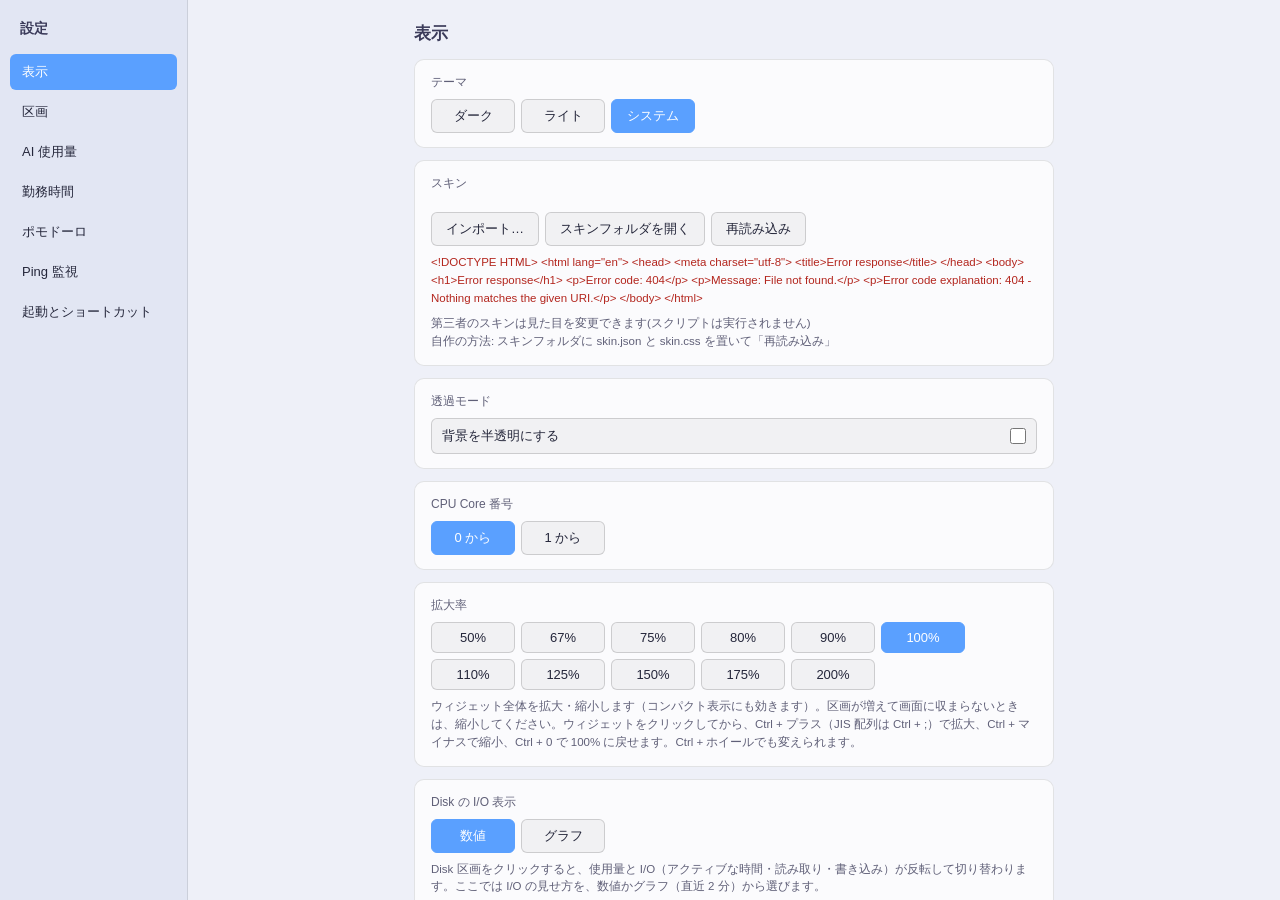
==== ui/settings.html @ 1bf96833 "Ping 監視機能を追加し、トレイメニューのログインと AI 通知のテストを外す (#52) - ping パッケージ: Win32 ICMP API (iphlpapi) で最大 5 件のホストへ並" ====
<!DOCTYPE html>
<html lang="ja">
<head>
    <meta charset="UTF-8">
    <meta name="viewport" content="width=device-width, initial-scale=1.0">
    <title>設定 - システムモニター</title>
    <style>
        :root {
            --bg: #101016;
            --nav-bg: #15151d;
            --card-bg: rgba(255,255,255,0.05);
            --card-border: rgba(255,255,255,0.10);
            --text-color: #f0f0f5;
            --muted-color: #a8a8b8;
            --title-color: #d8d8e8;
            --btn-bg: rgba(255,255,255,0.12);
            --btn-bg-hover: rgba(255,255,255,0.22);
            --btn-color: #bbb;
            --input-bg: rgba(255,255,255,0.05);
            --input-border: rgba(255,255,255,0.14);
            --accent: #5aa0ff;
            --warn-bg: rgba(255,190,60,0.14);
            --warn-fg: #ffd27a;
            --danger-fg: #ff9a9a;
            --ok-fg: #7fffaa;
        }
        body.theme-light {
            --bg: #eef0f8;
            --nav-bg: #e2e6f3;
            --card-bg: rgba(255,255,255,0.75);
            --card-border: rgba(0,0,0,0.10);
            --text-color: #24263a;
            --muted-color: #606078;
            --title-color: #3b3b5a;
            --btn-bg: rgba(0,0,0,0.08);
            --btn-bg-hover: rgba(0,0,0,0.16);
            --btn-color: #444;
            --input-bg: rgba(0,0,0,0.04);
            --input-border: rgba(0,0,0,0.15);
            --warn-bg: rgba(220,140,0,0.14);
            --warn-fg: #8a5a00;
            --danger-fg: #b3261e;
            --ok-fg: #0a7f48;
        }
        * { margin: 0; padding: 0; box-sizing: border-box; }
        html, body { width: 100%; height: 100%; overflow: hidden; }
        body { font-family: 'Segoe UI', 'Yu Gothic UI', sans-serif; background: var(--bg); color: var(--text-color); font-size: 13px; display: flex; }

        nav { width: 188px; flex: none; background: var(--nav-bg); padding: 18px 10px; display: flex; flex-direction: column; gap: 4px; border-right: 1px solid var(--card-border); }
        nav h1 { font-size: 14px; font-weight: 600; color: var(--title-color); padding: 2px 10px 12px; }
        .nav-item { text-align: left; padding: 9px 12px; border: 0; border-radius: 6px; background: none; color: var(--text-color); font: inherit; cursor: pointer; }
        .nav-item:hover { background: var(--btn-bg); }
        .nav-item.active { background: var(--accent); color: #fff; }

        main { flex: 1; min-width: 0; overflow-y: auto; padding: 22px 28px 40px; }
        .panel { display: none; max-width: 640px; margin: 0 auto; }
        .panel.active { display: block; }
        .panel > h2 { font-size: 17px; font-weight: 600; color: var(--title-color); margin-bottom: 14px; }

        .card { background: var(--card-bg); border: 1px solid var(--card-border); border-radius: 10px; padding: 14px 16px; margin-bottom: 12px; }
        .card > .label { display: block; font-size: 12px; color: var(--muted-color); margin-bottom: 8px; }
        .hint { font-size: 11.5px; color: var(--muted-color); margin-top: 8px; line-height: 1.55; }

        .opts { display: flex; gap: 6px; flex-wrap: wrap; }
        .opt { flex: 0 1 auto; min-width: 84px; text-align: center; padding: 7px 14px; font: inherit; background: var(--input-bg); border: 1px solid var(--input-border); border-radius: 6px; cursor: pointer; color: var(--text-color); transition: background .15s; }
        .opt:hover { background: var(--btn-bg-hover); }
        .opt.active { background: var(--accent); border-color: var(--accent); color: #fff; }
        .opt.disabled, .sub.disabled { opacity: .4; pointer-events: none; }

        .skin-list { display: grid; grid-template-columns: repeat(auto-fit, minmax(min(100%, 200px), 1fr)); gap: 8px; }
        .skin-entry { min-width: 0; }
        .skin-choice.opt { width: 100%; height: 100%; min-width: 0; text-align: left; padding: 10px; overflow-wrap: anywhere; }
        .skin-choice.opt.active { background: var(--btn-bg); color: var(--text-color); box-shadow: inset 0 0 0 1px var(--accent); }
        .skin-entry:has(.skin-action) .skin-choice { height: auto; min-height: 90px; }
        .skin-swatch { display: flex; height: 12px; overflow: hidden; border: 1px solid var(--input-border); border-radius: 3px; margin-bottom: 8px; }
        .skin-swatch span { flex: 1; background: var(--btn-bg); }
        .skin-name { display: block; font-weight: 600; }
        .skin-meta { display: block; font-size: 11px; color: var(--muted-color); margin-top: 4px; }
        .skin-badge { display: inline-block; margin-left: 6px; padding: 1px 5px; border: 1px solid var(--input-border); border-radius: 4px; font-size: 10px; font-weight: normal; color: var(--muted-color); }
        .skin-action { margin-top: 5px; width: 100%; }
        .skin-tools { margin-top: 12px; }
        #skinCard button:disabled { opacity: .5; cursor: wait; }
        #skinCard button:focus-visible { outline: 2px solid var(--accent); outline-offset: 2px; }
        #skinConfirm { flex-wrap: wrap; }
        #skinConfirmText { flex: 1 1 180px; overflow-wrap: anywhere; }
        #skinErrors { margin-top: 10px; overflow-wrap: anywhere; }
        #skinErrors ul { padding-left: 18px; margin-top: 5px; }
        #skinStatus { overflow-wrap: anywhere; }

        .toggle { display: flex; align-items: center; justify-content: space-between; gap: 12px; padding: 8px 10px; background: var(--input-bg); border: 1px solid var(--input-border); border-radius: 6px; cursor: pointer; }
        .toggle + .toggle { margin-top: 6px; }
        .toggle input { margin: 0; width: 16px; height: 16px; cursor: pointer; flex: none; }
        .toggle input.num { width: 84px; height: auto; margin: 0; cursor: text; }
        .toggle .sub-text { display: block; font-size: 11px; color: var(--muted-color); margin-top: 2px; }
        .toggle.disabled { opacity: .4; pointer-events: none; }

        .order-row { display: flex; align-items: center; gap: 6px; padding: 5px 6px 5px 10px; background: var(--input-bg); border: 1px solid var(--input-border); border-radius: 6px; }
        .order-row + .order-row { margin-top: 6px; }
        .order-row label { flex: 1; min-width: 0; display: flex; align-items: center; gap: 10px; cursor: pointer; }
        .order-row input { margin: 0; width: 16px; height: 16px; cursor: pointer; }
        .order-row button { width: 30px; height: 26px; border: 0; border-radius: 5px; background: var(--btn-bg); color: var(--btn-color); font-size: 11px; cursor: pointer; }
        .order-row button:hover { background: var(--btn-bg-hover); }
        .order-row button:disabled { opacity: .3; pointer-events: none; }

        .field { margin-top: 12px; }
        .field:first-child { margin-top: 0; }
        .field > .label { display: block; font-size: 12px; color: var(--muted-color); margin-bottom: 6px; }
        .num { width: 80px; background: var(--input-bg); border: 1px solid var(--input-border); border-radius: 5px; color: var(--text-color); font: inherit; padding: 4px 6px; text-align: right; }
        .nowrap { white-space: nowrap; }
        select.num { width: auto; text-align: left; }
        textarea.targets { width: 100%; min-height: 84px; margin-top: 6px; background: var(--input-bg); border: 1px solid var(--input-border); border-radius: 5px; color: var(--text-color); font: 12px Consolas, monospace; padding: 6px 8px; resize: vertical; user-select: text; }
        input[type=time].num { width: 104px; text-align: left; color-scheme: dark; }
        body.theme-light input[type=time].num { color-scheme: light; }
        .acct { display: flex; align-items: center; justify-content: space-between; gap: 8px; padding: 8px 10px; background: var(--input-bg); border: 1px solid var(--input-border); border-radius: 6px; }
        .acct + .acct { margin-top: 6px; }
        .quiet { border: 0; border-radius: 5px; background: var(--btn-bg); color: var(--text-color); font: inherit; padding: 5px 12px; cursor: pointer; }
        .quiet:hover { background: var(--btn-bg-hover); }

        .path { font-family: Consolas, 'Cascadia Mono', monospace; font-size: 11.5px; color: var(--muted-color); word-break: break-all; margin-top: 4px; }
        .note { margin-top: 8px; padding: 8px 10px; border-radius: 6px; font-size: 11.5px; line-height: 1.5; }
        .note.warn { background: var(--warn-bg); color: var(--warn-fg); display: flex; align-items: center; gap: 10px; justify-content: space-between; }
        .note.warn[hidden] { display: none; }
        .note.warn .quiet { flex: none; font-size: 11.5px; padding: 4px 10px; }
        .note.err { background: var(--warn-bg); color: var(--danger-fg); }
        .state-on { color: var(--ok-fg); }
        .ping-target-list { display: flex; flex-direction: column; gap: 8px; margin-top: 4px; }
        .ping-target-item { display: flex; align-items: center; gap: 8px; flex-wrap: wrap; padding: 8px 10px; background: var(--input-bg); border: 1px solid var(--input-border); border-radius: 6px; }
        .ping-target-item input.host { flex: 1 1 160px; min-width: 130px; font-family: Consolas, monospace; font-size: 12px; }
        .ping-target-item .thresh-group { display: flex; align-items: center; gap: 4px; font-size: 11.5px; color: var(--muted-color); }
        .ping-target-item input.num { width: 55px; }
        .ping-target-item button.del-btn { padding: 4px 8px; font-size: 12px; background: none; border: 1px solid var(--input-border); border-radius: 4px; color: var(--danger-fg); cursor: pointer; }
        .ping-target-item button.del-btn:hover { background: var(--btn-bg-hover); }
    </style>
</head>
<body>
    <nav>
        <h1>設定</h1>
        <button class="nav-item active" data-panel="display">表示</button>
        <button class="nav-item" data-panel="sections">区画</button>
        <button class="nav-item" data-panel="ai">AI 使用量</button>
        <button class="nav-item" data-panel="work">勤務時間</button>
        <button class="nav-item" data-panel="pomodoro">ポモドーロ</button>
        <button class="nav-item" data-panel="ping">Ping 監視</button>
        <button class="nav-item" data-panel="system">起動とショートカット</button>
    </nav>
    <main>
        <section class="panel active" id="panel-display">
            <h2>表示</h2>
            <div class="card">
                <span class="label">テーマ</span>
                <div class="opts" data-group="theme">
                    <button class="opt" data-value="dark">ダーク</button>
                    <button class="opt" data-value="light">ライト</button>
                    <button class="opt" data-value="system">システム</button>
                </div>
            </div>
            <div class="card" id="skinCard">
                <span class="label" id="skinLabel">スキン</span>
                <div class="skin-list" id="skinList" role="group" aria-labelledby="skinLabel"></div>
                <div class="opts skin-tools">
                    <button class="opt" type="button" id="skinImport">インポート…</button>
                    <button class="opt" type="button" id="skinOpenDir">スキンフォルダを開く</button>
                    <button class="opt" type="button" id="skinReload">再読み込み</button>
                </div>
                <input type="file" id="skinFile" accept=".zip" hidden>
                <div class="note warn" id="skinConfirm" role="group" aria-labelledby="skinConfirmText" hidden>
                    <span id="skinConfirmText"></span>
                    <button class="quiet" type="button" id="skinConfirmOK"></button>
                    <button class="quiet" type="button" id="skinConfirmCancel">キャンセル</button>
                </div>
                <p class="hint" id="skinStatus" role="status" aria-live="polite">スキンを読み込んでいます…</p>
                <div class="note err" id="skinErrors" hidden>
                    <strong>読み込めなかったスキン</strong>
                    <ul id="skinErrorList"></ul>
                </div>
                <p class="hint">第三者のスキンは見た目を変更できます(スクリプトは実行されません)<br>自作の方法: スキンフォルダに skin.json と skin.css を置いて「再読み込み」</p>
            </div>
            <div class="card">
                <span class="label">透過モード</span>
                <label class="toggle"><span>背景を半透明にする</span><input type="checkbox" id="optTransparent"></label>
            </div>
            <div class="card">
                <span class="label">CPU Core 番号</span>
                <div class="opts" data-group="coreBase">
                    <button class="opt" data-value="0">0 から</button>
                    <button class="opt" data-value="1">1 から</button>
                </div>
            </div>
            <div class="card">
                <span class="label">拡大率</span>
                <div class="opts" data-group="zoom">
                    <button class="opt" data-value="50">50%</button>
                    <button class="opt" data-value="67">67%</button>
                    <button class="opt" data-value="75">75%</button>
                    <button class="opt" data-value="80">80%</button>
                    <button class="opt" data-value="90">90%</button>
                    <button class="opt" data-value="100">100%</button>
                    <button class="opt" data-value="110">110%</button>
                    <button class="opt" data-value="125">125%</button>
                    <button class="opt" data-value="150">150%</button>
                    <button class="opt" data-value="175">175%</button>
                    <button class="opt" data-value="200">200%</button>
                </div>
                <p class="hint">ウィジェット全体を拡大・縮小します（コンパクト表示にも効きます）。区画が増えて画面に収まらないときは、縮小してください。ウィジェットをクリックしてから、Ctrl + プラス（JIS 配列は Ctrl + ;）で拡大、Ctrl + マイナスで縮小、Ctrl + 0 で 100% に戻せます。Ctrl + ホイールでも変えられます。</p>
            </div>
            <div class="card">
                <span class="label">Disk の I/O 表示</span>
                <div class="opts" data-group="diskIoView">
                    <button class="opt" data-value="number">数値</button>
                    <button class="opt" data-value="graph">グラフ</button>
                </div>
                <p class="hint">Disk 区画をクリックすると、使用量と I/O（アクティブな時間・読み取り・書き込み）が反転して切り替わります。ここでは I/O の見せ方を、数値かグラフ（直近 2 分）から選びます。</p>
            </div>
            <div class="card">
                <span class="label">タスクバー (最小化時)</span>
                <div class="opts" data-group="trayDisplay">
                    <button class="opt" data-value="icon">アイコンのみ</button>
                    <button class="opt" data-value="cpu">CPU 使用率</button>
                    <button class="opt" data-value="usage" id="optTrayUsage" title="AI 使用量を ON にすると選べます">AI 使用量</button>
                </div>
                <p class="hint">「AI 使用量」は、AI 使用量を ON にしたときだけ選べます。</p>
            </div>
        </section>

        <section class="panel" id="panel-sections">
            <h2>区画</h2>
            <div class="card">
                <span class="label">区画の表示と順序</span>
                <div id="orderList"></div>
                <p class="hint">チェックで表示、▲▼ で並べ替えます。非表示の区画も順番は保たれます。Disk は固定ドライブの使用量と I/O を表示し、OFF にすると収集も止まります。GPU / NPU は搭載している PC でだけ表示され、両方を OFF にすると収集も止まります。AI 使用量は ON にすると取得を始めます。勤務時間とポモドーロは AI 使用量とは別の区画で、既定は非表示です（勤務時間は OFF にしても計測は止まらず、状態は保たれます。詳しい設定は「勤務時間」「ポモドーロ」のタブにあります）。</p>
            </div>
            <div class="card">
                <span class="label">電源モードの切替</span>
                <label class="toggle"><span>CPU 区画のスライダーで切り替える</span><input type="checkbox" id="optPowerMode"></label>
                <p class="hint">ON にすると、CPU 区画に電源モードのスライダーが出て、Windows の電源モードを切り替えられます。OFF（既定）のときは、電源モードの読み取りも切り替えも行わず、Windows の設定・制御のままです。スライダーは非表示です。クロックのバーとトレイの帯の色は、この設定にかかわらず、ベースクロックとの差で決まります（-10% 〜 +20%: 青、-11% 以下: 緑、+21% 以上: オレンジ）。</p>
            </div>
        </section>

        <section class="panel" id="panel-ai">
            <h2>AI 使用量（Claude / Codex）</h2>
            <div class="card">
                <label class="toggle"><span>AI 使用量を表示して取得する<span class="sub-text">初回はログインが必要です。OFF の間は、取得も認証用のブラウザも動かしません。</span></span><input type="checkbox" id="optAIEnabled"></label>
            </div>
            <div class="sub" id="aiSub">
                <div class="card">
                    <span class="label">取得するサービス</span>
                    <label class="toggle"><span>Claude</span><input type="checkbox" id="optAIClaude"></label>
                    <label class="toggle"><span>Codex</span><input type="checkbox" id="optAICodex"></label>
                </div>
                <div class="card">
                    <div class="field">
                        <span class="label">5 時間枠のリセット表示</span>
                        <div class="opts" id="aiResetFmt">
                            <button class="opt" data-value="datetime">日時</button>
                            <button class="opt" data-value="relative">残り時間</button>
                        </div>
                    </div>
                    <div class="field">
                        <span class="label" title="区画を折りたたんだときと、コンパクト表示のときの Claude / Codex の見せ方">折りたたみ / コンパクト時の表示</span>
                        <div class="opts" id="aiCompactDisp">
                            <button class="opt" data-value="both" title="Claude と Codex を 2 行で並べて表示">並べて表示</button>
                            <button class="opt" data-value="rotate" title="1 行ずつ、設定した間隔で自動的に反転して交互に表示">自動で反転</button>
                            <button class="opt" data-value="click" title="1 行ずつ表示し、クリックで反転して入れ替え">クリックで反転</button>
                        </div>
                    </div>
                    <div class="field">
                        <label class="toggle" id="aiRotateRow"><span>反転の間隔 (秒)<span class="sub-text">「自動で反転」のときの間隔です（2〜60 秒）。</span></span><input class="num" type="number" min="2" max="60" step="1" id="optAIRotate"></label>
                    </div>
                    <div class="field">
                        <span class="label" title="トレイアイコンの背景色（緑 / 琥珀 / 赤）を決める、7 日枠のペース基準">7 日枠のトレイ配色ペース</span>
                        <div class="opts" id="aiSplitDays">
                            <button class="opt" data-value="7" title="7 日按分（N/7 日で警告色）">7 日按分</button>
                            <button class="opt" data-value="5" title="5 日按分（N/5 日で警告色）">5 日按分</button>
                            <button class="opt" data-value="0" title="按分しない（固定 60% / 80%）">按分なし</button>
                        </div>
                    </div>
                    <div class="field">
                        <span class="label">トレイに出すサービス</span>
                        <div class="opts" id="aiTrayProv">
                            <button class="opt" data-value="claude">Claude</button>
                            <button class="opt" data-value="codex">Codex</button>
                        </div>
                        <p class="hint">Claude と Codex の両方を取得しているときだけ選べます。</p>
                    </div>
                </div>
                <div class="card">
                    <span class="label">取得間隔と通知</span>
                    <label class="toggle"><span>使用量の取得間隔 (秒)</span><input class="num" type="number" min="60" max="3600" step="60" id="optAIUsagePoll"></label>
                    <label class="toggle"><span>障害監視の間隔 (秒)</span><input class="num" type="number" min="60" max="3600" step="60" id="optAIStatusPoll"></label>
                    <label class="toggle"><span>使用量しきい値の通知</span><input type="checkbox" id="optAINotifyUsage"></label>
                    <label class="toggle"><span>追加利用枠の通知</span><input type="checkbox" id="optAINotifyOverage"></label>
                    <label class="toggle"><span>障害の通知</span><input type="checkbox" id="optAINotifyStatus"></label>
                </div>
                <div class="card" id="aiAcctCard">
                    <span class="label">アカウント</span>
                    <div class="acct" id="aiAcctClaude"><span>Claude</span><button class="quiet" data-ai-logout="claude">ログアウト</button></div>
                    <div class="acct" id="aiAcctCodex"><span>Codex</span><button class="quiet" data-ai-logout="codex">ログアウト</button></div>
                    <p class="hint">ログアウトすると、認証データを消して未ログインに戻ります。再びログインするには、ウィジェットの AI 使用量の区画から行います。</p>
                </div>
            </div>
        </section>

        <section class="panel" id="panel-work">
            <h2>勤務時間タイマー</h2>
            <div class="card">
                <label class="toggle"><span>勤務時間を表示する<span class="sub-text">AI 使用量とは別の区画です。OFF にしても計測は止まらず、状態は保たれます。「区画」の一覧のチェックと同じ設定です。</span></span><input type="checkbox" id="optWorkVisible"></label>
            </div>
            <div class="card" id="workCard">
                <span class="label">表示と計算</span>
                <label class="toggle"><span>15 分切り下げの時間も表示する<span class="sub-text">OFF にすると、実勤務時間だけを表示します（例 7:52）。</span></span><input type="checkbox" id="optWorkFloor"></label>
                <label class="toggle"><span>勤務開始の補正（打刻から押すまでの遅れ）<span class="sub-text">「勤務開始」を押した時刻から、この分数を引いた時刻を開始時刻にします。0 で押した時刻から数えます。</span></span><span class="nowrap"><input class="num" type="number" min="0" max="60" step="1" id="optWorkLag"> 分</span></label>
                <label class="toggle"><span>勤務時間<span class="sub-text">実勤務時間がこの時間に達すると黄色で表示します。</span></span><input class="num" type="time" id="optWorkTarget"></label>
                <label class="toggle"><span>昼休み（この間は計測を止める）<span class="sub-text">昼休み中は、数値を灰色で表示します。</span></span><span id="workLunchPair"><input class="num" type="time" id="optWorkLunchStart"> 〜 <input class="num" type="time" id="optWorkLunchEnd"></span></label>
                <label class="toggle"><span>赤く表示する時刻<span class="sub-text">勤務開始日のこの時刻以降は、赤で表示します（黄色より優先）。</span></span><input class="num" type="time" id="optWorkRed"></label>
                <div class="note err" id="workErr" role="alert" hidden></div>
            </div>
        </section>

        <section class="panel" id="panel-pomodoro">
            <h2>ポモドーロタイマー</h2>
            <div class="card">
                <label class="toggle"><span>ポモドーロを表示する<span class="sub-text">勤務時間とは独立した区画です（連動しません）。「区画」の一覧のチェックと同じ設定です。非表示にすると、集中モードで隠したものは戻ります。</span></span><input type="checkbox" id="optPomoVisible"></label>
            </div>
            <div class="card" id="pomoCard">
                <span class="label">時間と回数</span>
                <label class="toggle"><span>集中</span><span class="nowrap"><input class="num" type="number" min="1" max="180" step="1" id="optPomoFocus"> 分</span></label>
                <label class="toggle"><span>休憩</span><span class="nowrap"><input class="num" type="number" min="1" max="60" step="1" id="optPomoShort"> 分</span></label>
                <label class="toggle"><span>長い休憩</span><span class="nowrap"><input class="num" type="number" min="1" max="120" step="1" id="optPomoLong"> 分</span></label>
                <label class="toggle"><span>長い休憩の間隔<span class="sub-text">集中をこの回数終えるごとに、長い休憩にします。</span></span><span class="nowrap"><input class="num" type="number" min="2" max="10" step="1" id="optPomoEvery"> 回</span></label>
                <label class="toggle"><span>次の区間を自動で始める<span class="sub-text">OFF にすると、区間が終わったところで止まり、「再開」を押すまで待ちます。</span></span><input type="checkbox" id="optPomoAuto"></label>
                <div class="note err" id="pomoErr" role="alert" hidden></div>
            </div>
            <div class="card">
                <span class="label">集中モード</span>
                <label class="toggle"><span>集中の間、Teams / Outlook を隠して通知を止める<span class="sub-text">集中の間だけ働きます。休憩・一時停止・停止・リセット、ウィジェットの終了、ログオフで元に戻ります。</span></span><input type="checkbox" id="optPomoFocusMode"></label>
                <label class="toggle"><span>隠し方<span class="sub-text">「隠す」はタスクバーにも出ません。「最小化」はタスクバーに残ります。</span></span><select class="num" id="optPomoHide"><option value="hide">隠す</option><option value="minimize">最小化</option></select></label>
                <span class="label" style="margin-top:10px">対象のアプリ（プロセス名。1 行に 1 つ）</span>
                <textarea class="targets" id="optPomoTargets" spellcheck="false" placeholder="ms-teams.exe"></textarea>
                <p class="hint">既定は Teams（新: ms-teams.exe / 旧: Teams.exe）と Outlook（新: olk.exe / 旧: OUTLOOK.EXE）です。ほかのアプリ（例: Slack.exe）も足せます。管理者権限で動いているアプリは操作できません（無視します）。</p>
                <p class="hint">通知は、Windows の「通知」の、アプリごとのスイッチ（HKCU の Notifications\Settings）を、集中の間だけ OFF にして、終わると元の値に戻します。<b>この方法が、お使いの Windows / Teams / Outlook で効くかは、実機での確認が必要です</b>（効かない場合は、ウィンドウを隠すだけになります）。着信の呼び出し音は止められません（Teams / Outlook 側の設定で調整してください）。</p>
                <p class="hint">集中中に隠れたものが見つからないときは、ウィジェットのポモドーロの「一時的に表示」か、トレイのアイコンの右クリックの「Teams / Outlook の表示を戻す」を使います。</p>
            </div>
        </section>

        <section class="panel" id="panel-ping">
            <h2>Ping 監視</h2>
            <div class="card">
                <label class="toggle"><span>Ping 監視を表示する<span class="sub-text">「区画」の一覧のチェックと同じ設定です。OFF の間は、Ping の定期送信も完全に停止します。</span></span><input type="checkbox" id="optPingVisible"></label>
            </div>
            <div class="card" id="pingCard">
                <span class="label">監視先ホスト（最大 5 件）</span>
                <div id="pingTargetList" class="ping-target-list"></div>
                <div style="margin-top: 10px; display: flex; align-items: center; gap: 8px;">
                    <button class="opt" type="button" id="btnAddPingTarget">＋ 監視先を追加</button>
                    <button class="opt" type="button" id="btnSavePingTargets" style="background: var(--accent); border-color: var(--accent); color: #fff;">保存</button>
                    <span id="pingSaveMsg" style="font-size: 11.5px; color: var(--ok-fg); display: none;">✓ 保存しました</span>
                </div>
                <p class="hint">監視先には FQDN（例: google.com）または IP アドレス（例: 8.8.8.8、192.168.1.1）を指定します。パケロス閾値または RTT 閾値を超えた場合に、ウィジェット上で赤文字表示になり、ポップアップ通知が出ます。</p>
            </div>
            <div class="card">
                <span class="label">通知と動作設定</span>
                <label class="toggle"><span>閾値超過時にポップアップ通知を出す<span class="sub-text">同一ホストの連続通知は 5 分間抑止（クールダウン）します。</span></span><input type="checkbox" id="optPingNotify"></label>
                <label class="toggle"><span>測定間隔<span class="sub-text">短くすると即時性が上がりますが、通信頻度が増えます。</span></span><span class="nowrap"><input class="num" type="number" min="1" max="60" step="1" id="optPingInterval"> 秒</span></label>
            </div>
        </section>

        <section class="panel" id="panel-system">
            <h2>起動とショートカット</h2>
            <div class="card">
                <span class="label">スタートメニュー</span>
                <label class="toggle"><span>スタートメニューにショートカットを登録する<span class="sub-text" id="scStartMenuState"></span></span><input type="checkbox" id="optScStartMenu"></label>
                <div class="note warn" id="scStartMenuWarn" hidden><span class="warn-text"></span><button class="quiet" type="button" data-sc-update="startmenu">今のアプリに更新</button></div>
            </div>
            <div class="card">
                <span class="label">スタートアップ</span>
                <label class="toggle"><span>Windows の起動時に自動で起動する<span class="sub-text" id="scStartupState"></span></span><input type="checkbox" id="optScStartup"></label>
                <div class="note warn" id="scStartupWarn" hidden><span class="warn-text"></span><button class="quiet" type="button" data-sc-update="startup">今のアプリに更新</button></div>
            </div>
            <div class="card">
                <span class="label">登録されるリンク先（今動いているアプリ）</span>
                <div class="path" id="scExe">---</div>
                <p class="hint">チェックを入れるとショートカット（system-widget.lnk）を保存し、外すと削除します。リンク先が今動いているアプリと違うときは警告を出します（自動では書き換えません）。チェックを入れ直すと、リンク先が今のアプリに更新されます。</p>
                <div class="note err" id="scError" hidden></div>
            </div>
        </section>
    </main>

    <script nonce="__WIDGET_TOKEN__">
        const WIDGET_TOKEN = '__WIDGET_TOKEN__';
        function apiFetch(url, opts){
            opts = opts || {};
            opts.headers = Object.assign({}, opts.headers, { 'X-Widget-Token': WIDGET_TOKEN });
            return fetch(url, opts);
        }
        const $ = function(id){ return document.getElementById(id); };

        const settings = { theme: 'system', skin: 'default', transparent: false, powerMode: false, coreBase: 0, trayDisplay: 'icon', diskIoView: 'number', zoom: 100,
            hidden: {}, order: ['cpu', 'memory', 'disk', 'gpu', 'npu', 'network', 'ai', 'work', 'pomodoro', 'ping'], workTimer: null, pomodoro: null, ping: null };
        const ai = { settings: null, usage: null };
        let shortcuts = null;
        const sectionLabels = { cpu: 'CPU', memory: 'メモリ', disk: 'Disk', gpu: 'GPU', npu: 'NPU', network: 'Wi-Fi / Ethernet', ai: 'AI 使用量', work: '勤務時間', pomodoro: 'ポモドーロ', ping: 'Ping 監視' };

        // こちらで設定を変える操作の最初に呼ぶ。読み込み中の古い結果を捨てるための版番号（reloadAll）。
        let rev = 0;
        function touch(){ rev++; }

        // 設定を変えたら、ウィジェット本体へ知らせて反映させる（まとめて 1 回）
        let notifyTimer = 0;
        function changed(){
            clearTimeout(notifyTimer);
            notifyTimer = setTimeout(function(){ apiFetch('/api/settingschanged').catch(function(){}); }, 30);
        }

        // ---------- テーマ ----------
        const systemThemeMql = window.matchMedia('(prefers-color-scheme: light)');
        function applyTheme(){
            let effective = settings.theme;
            if (effective === 'system') effective = systemThemeMql.matches ? 'light' : 'dark';
            document.body.classList.toggle('theme-light', effective === 'light');
        }
        systemThemeMql.addEventListener('change', function(){ if (settings.theme === 'system') applyTheme(); });

        // ---------- 画面の状態を設定に合わせる ----------
        function render(){
            applyTheme();
            document.querySelectorAll('.opts[data-group]').forEach(function(group){
                const key = group.dataset.group;
                group.querySelectorAll('.opt').forEach(function(b){ b.classList.toggle('active', String(settings[key]) === b.dataset.value); });
            });
            $('optTransparent').checked = !!settings.transparent;
            $('optPowerMode').checked = !!settings.powerMode;
            renderOrderList();
            renderWork();
            renderPomo();
            renderPing();
            renderAI();
            renderShortcuts();
            renderSkinState();
        }

        // ---------- スキン（設定ウィンドウ自体には適用しない） ----------
        let skinBusy = false;
        let skinLoadRev = 0;
        let skinConfirmation = null;
        function skinStatus(message, error){
            $('skinStatus').textContent = message;
            $('skinStatus').style.color = error ? 'var(--danger-fg)' : '';
        }
        function renderSkinState(){
            $('skinCard').setAttribute('aria-busy', String(skinBusy));
            $('skinCard').querySelectorAll('button').forEach(function(b){ b.disabled = skinBusy; });
            $('skinList').querySelectorAll('.skin-choice').forEach(function(b){
                const active = b.dataset.skin === settings.skin;
                b.classList.toggle('active', active);
                b.setAttribute('aria-pressed', String(active));
            });
        }
        async function fetchSkinCatalog(){
            try {
                const r = await apiFetch('/api/skins');
                if (!r.ok) throw new Error((await r.text()).trim() || 'スキン一覧を取得できません');
                return { data: await r.json() };
            } catch (e) { return { error: e.message || 'スキン一覧を取得できません' }; }
        }
        function applySkinCatalog(result){
            if (result.error) { skinStatus(result.error, true); return false; }
            const data = result.data;
            settings.skin = data.active || 'default';
            const list = $('skinList');
            list.textContent = '';
            (data.skins || []).forEach(function(skin){
                const entry = document.createElement('div');
                entry.className = 'skin-entry';
                const b = document.createElement('button');
                b.type = 'button'; b.className = 'opt skin-choice'; b.dataset.skin = skin.id;
                b.title = skin.description || skin.name;
                const swatch = document.createElement('span');
                swatch.className = 'skin-swatch'; swatch.setAttribute('aria-hidden', 'true');
                for (let i = 0; i < 3; i++) {
                    const color = document.createElement('span');
                    const value = (skin.swatch || [])[i];
                    if (/^#[0-9a-f]{6}$/i.test(value || '')) color.style.backgroundColor = value;
                    swatch.appendChild(color);
                }
                b.appendChild(swatch);
                const name = document.createElement('span');
                name.className = 'skin-name'; name.textContent = skin.name;
                if (skin.builtin) {
                    const badge = document.createElement('span');
                    badge.className = 'skin-badge'; badge.textContent = '組み込み'; name.appendChild(badge);
                }
                b.appendChild(name);
                const meta = document.createElement('span');
                meta.className = 'skin-meta';
                meta.textContent = [skin.author, skin.version].filter(Boolean).join(' / ') || '作者・バージョン未設定';
                b.appendChild(meta);
                b.addEventListener('click', function(){
                    runSkinAction(async function(){
                        await skinPost('/api/setoption?key=skin&value=' + encodeURIComponent(skin.id));
                        settings.skin = skin.id; renderSkinState(); changed();
                        skinStatus('選択しました: ' + skin.name);
                    });
                });
                entry.appendChild(b);
                if (skin.id !== 'default') {
                    const action = document.createElement('button');
                    action.type = 'button'; action.className = 'quiet skin-action';
                    action.textContent = skin.builtin ? 'コピーして編集' : '削除';
                    action.setAttribute('aria-label', skin.name + 'を' + action.textContent);
                    action.addEventListener('click', function(){
                        if (skin.builtin) copySkin(skin);
                        else confirmSkin('「' + skin.name + '」を削除しますか？ 選択中ならデフォルトに戻ります。', '削除', function(){
                            runSkinAction(async function(){
                                await skinPost('/api/skins/delete?id=' + encodeURIComponent(skin.id));
                                changed();
                                if (await loadSkins()) skinStatus('削除しました: ' + skin.name);
                            });
                        }, action);
                    });
                    entry.appendChild(action);
                }
                list.appendChild(entry);
            });
            const errors = $('skinErrorList');
            errors.textContent = '';
            (data.errors || []).forEach(function(error){
                const li = document.createElement('li');
                li.textContent = error.folder + ': ' + error.message;
                errors.appendChild(li);
            });
            $('skinErrors').hidden = !errors.children.length;
            skinStatus(''); renderSkinState();
            return true;
        }
        async function loadSkins(){
            const generation = ++skinLoadRev;
            const result = await fetchSkinCatalog();
            if (generation !== skinLoadRev) return false;
            return applySkinCatalog(result);
        }
        async function skinPost(url, body, allowConflict){
            const r = await apiFetch(url, { method: 'POST', body: body,
                headers: body ? { 'Content-Type': 'application/zip' } : {} });
            if (!r.ok && !(allowConflict && r.status === 409)) throw new Error((await r.text()).trim() || 'スキンの操作に失敗しました');
            return r;
        }
        async function runSkinAction(action){
            if (skinBusy) return;
            closeSkinConfirmation(false);
            touch(); ++skinLoadRev;
            skinBusy = true; renderSkinState();
            try { await action(); }
            catch (e) { skinStatus(e.message || 'スキンの操作に失敗しました', true); }
            finally {
                skinBusy = false; renderSkinState();
                if (skinConfirmation) $('skinConfirmCancel').focus();
            }
        }
        function closeSkinConfirmation(restoreFocus){
            const pending = skinConfirmation;
            skinConfirmation = null;
            $('skinConfirm').hidden = true;
            if (restoreFocus && pending && pending.opener && pending.opener.isConnected) pending.opener.focus();
            return pending;
        }
        function confirmSkin(message, label, action, opener){
            skinConfirmation = { action: action, opener: opener };
            $('skinConfirmText').textContent = message;
            $('skinConfirmOK').textContent = label;
            $('skinConfirm').hidden = false;
            $('skinConfirmCancel').focus();
        }
        $('skinConfirmOK').addEventListener('click', function(){
            const pending = closeSkinConfirmation(true);
            if (pending) pending.action();
        });
        $('skinConfirmCancel').addEventListener('click', function(){ closeSkinConfirmation(true); });
        async function importSkin(file, overwrite){
            await runSkinAction(async function(){
                const r = await skinPost('/api/skins/import' + (overwrite ? '?overwrite=1' : ''), file, true);
                if (r.status === 409) {
                    if (overwrite) throw new Error((await r.text()).trim() || 'スキンを上書きできません');
                    confirmSkin('同じ ID のスキンが既にあります。上書きしますか？', '上書き', function(){ importSkin(file, true); }, $('skinImport'));
                    return;
                }
                const result = await r.json();
                changed();
                if (await loadSkins()) skinStatus('インポートしました: ' + result.name);
            });
        }
        function copySkin(skin){
            runSkinAction(async function(){
                const r = await skinPost('/api/skins/copy?id=' + encodeURIComponent(skin.id), null, true);
                if (r.status === 409) { skinStatus('既にコピーがあります', true); return; }
                const result = await r.json();
                if (await loadSkins()) skinStatus('コピーしました: ' + result.name + '。スキンフォルダを開いて編集できます。');
            });
        }
        $('skinImport').addEventListener('click', function(){ closeSkinConfirmation(false); $('skinFile').click(); });
        $('skinFile').addEventListener('change', function(){
            const file = this.files[0]; this.value = '';
            if (file) importSkin(file, false);
        });
        $('skinOpenDir').addEventListener('click', function(){
            runSkinAction(async function(){ await skinPost('/api/skins/opendir'); skinStatus('スキンフォルダを開きました'); });
        });
        $('skinReload').addEventListener('click', function(){
            closeSkinConfirmation(false);
            runSkinAction(async function(){
                if (await loadSkins()) { changed(); skinStatus('スキンを再読み込みしました'); }
            });
        });

        function renderOrderList(){
            const box = $('orderList');
            box.textContent = '';
            settings.order.forEach(function(n, i){
                const row = document.createElement('div');
                row.className = 'order-row';
                const lab = document.createElement('label');
                const cb = document.createElement('input');
                cb.type = 'checkbox';
                if (n === 'ai') {
                    // AI 使用量の表示は、取得の ON/OFF と同じ設定（ai.enabled）
                    cb.checked = !!(ai.settings && ai.settings.enabled);
                    cb.addEventListener('change', function(){ aiSetOption({ enabled: cb.checked }); });
                } else {
                    cb.checked = !settings.hidden[n];
                    cb.addEventListener('change', function(){ setSectionVisible(n, cb.checked); });
                }
                const txt = document.createElement('span');
                txt.textContent = sectionLabels[n] || n;
                lab.appendChild(cb); lab.appendChild(txt);
                row.appendChild(lab);
                [['▲', -1, '上へ'], ['▼', 1, '下へ']].forEach(function(d){
                    const b = document.createElement('button');
                    b.type = 'button'; b.textContent = d[0]; b.title = d[2];
                    b.disabled = (i + d[1] < 0 || i + d[1] >= settings.order.length);
                    b.addEventListener('click', function(){ moveSection(i, d[1]); });
                    row.appendChild(b);
                });
                box.appendChild(row);
            });
        }
        function setSectionVisible(n, visible){
            touch();
            settings.hidden[n] = !visible;
            if (n === 'work') $('optWorkVisible').checked = visible;   // 「勤務時間」タブのチェックと同じ設定
            if (n === 'pomodoro') $('optPomoVisible').checked = visible;   // 「ポモドーロ」タブのチェックと同じ設定
            if (n === 'ping') $('optPingVisible').checked = visible;   // 「Ping 監視」タブのチェックと同じ設定
            apiFetch('/api/setoption?key=hide.' + n + '&value=' + (settings.hidden[n] ? 'true' : 'false'))
                .then(changed).catch(function(){});
        }
        function moveSection(i, delta){
            const j = i + delta;
            if (j < 0 || j >= settings.order.length) return;
            touch();
            const o = settings.order.slice();
            const t = o[i]; o[i] = o[j]; o[j] = t;
            settings.order = o;
            renderOrderList();
            apiFetch('/api/setoption?key=order&value=' + o.join(',')).then(changed).catch(function(){});
        }

        // ---------- 選択肢・チェック ----------
        document.querySelectorAll('.opts[data-group]').forEach(function(group){
            const key = group.dataset.group;
            group.addEventListener('click', function(e){
                const btn = e.target.closest('.opt');
                if (!btn || btn.classList.contains('disabled')) return;
                const val = btn.dataset.value;
                touch();
                settings[key] =(key === 'coreBase' || key === 'zoom') ? Number(val) : val;
                render();
                let req = null;
                if (key === 'theme') req = apiFetch('/api/setoption?key=theme&value=' + val);
                else if (key === 'coreBase') req = apiFetch('/api/setoption?key=coreBase&value=' + val);
                else if (key === 'diskIoView') req = apiFetch('/api/setoption?key=diskIoView&value=' + val);
                else if (key === 'zoom') req = apiFetch('/api/setoption?key=zoom&value=' + val);
                else if (key === 'trayDisplay') req = apiFetch('/api/traydisplay?mode=' + val);
                if (req) req.then(changed).catch(function(){});
            });
        });
        $('optTransparent').addEventListener('change', function(){
            touch();
            settings.transparent = this.checked;
            apiFetch('/api/transparent?enable=' + (settings.transparent ? 'true' : 'false')).then(changed).catch(function(){});
        });
        $('optPowerMode').addEventListener('change', function(){
            touch();
            settings.powerMode = this.checked;
            apiFetch('/api/setoption?key=powerMode&value=' + (settings.powerMode ? 'true' : 'false')).then(changed).catch(function(){});
        });

        // ---------- 勤務時間タイマー ----------
        function clockText(min){ return String(Math.floor(min / 60)).padStart(2, '0') + ':' + String(min % 60).padStart(2, '0'); }
        // 入力中の欄は上書きしない（フォーカスを得たときの読み直しで、打っている途中の値が消えないように）
        function setIfIdle(id, v, force){ const el = $(id); if (force || document.activeElement !== el) el.value = v; }
        function renderWork(force){
            const w = settings.workTimer;
            if (!w) return;
            $('optWorkVisible').checked = !settings.hidden.work;
            $('optWorkFloor').checked = !!w.showFloor;
            setIfIdle('optWorkLag', w.startLagMinutes, force);
            setIfIdle('optWorkTarget', clockText(w.targetMinutes), force);
            setIfIdle('optWorkLunchStart', w.lunchStart, force);
            setIfIdle('optWorkLunchEnd', w.lunchEnd, force);
            setIfIdle('optWorkRed', w.redAfter, force);
        }
        function showWorkErr(msg){ $('workErr').textContent = msg; $('workErr').hidden = !msg; }
        // 保存に失敗したら、画面をサーバーの値に戻してエラーを見せる（範囲外・昼休みの前後が逆など）
        async function setWorkOption(key, val){
            touch();
            let ok = false;
            try {
                const r = await apiFetch('/api/setoption?key=' + key + '&value=' + encodeURIComponent(val), { method: 'POST' });
                if (r.ok) { ok = true; showWorkErr(''); changed(); }
                else showWorkErr('設定できません: ' + (await r.text()).trim());
            } catch (e) { showWorkErr('通信に失敗しました'); }
            await reloadAll();
            if (!ok) renderWork(true);
        }
        $('optWorkVisible').addEventListener('change', function(){ setSectionVisible('work', this.checked); renderOrderList(); });
        $('optWorkFloor').addEventListener('change', function(){ setWorkOption('workFloor', this.checked ? 'true' : 'false'); });
        $('optWorkLag').addEventListener('change', function(){ setWorkOption('workLag', String(Math.round(Number(this.value) || 0))); });
        // <input type="time"> は、時の 1 桁を打っただけで値が有効になり change が発火する。打ちかけで保存すると
        // 「12:00-12:00」のような途中の値が拒否され、入力中の欄が書き戻されるので、保存は Enter と、
        // 欄（昼休みは 2 つの欄の組）からフォーカスが外れたときだけにする。値が変わっていなければ何もしない。
        function bindWorkCommit(root, read, send){
            let initial = '';
            function commit(){
                const v = read();
                if (v === initial) return;
                initial = v;
                if (v) send(v); else renderWork(true);   // 打ちかけ（空）のまま離れたら、元の値に戻す
            }
            root.addEventListener('focusin', function(e){ if (!root.contains(e.relatedTarget)) initial = read(); });
            root.addEventListener('focusout', function(e){ if (!root.contains(e.relatedTarget)) commit(); });
            root.addEventListener('keydown', function(e){ if (e.key === 'Enter') { e.preventDefault(); commit(); } });
        }
        bindWorkCommit($('optWorkTarget'), function(){ return $('optWorkTarget').value; }, function(v){ setWorkOption('workTarget', v); });
        bindWorkCommit($('optWorkRed'), function(){ return $('optWorkRed').value; }, function(v){ setWorkOption('workRed', v); });
        bindWorkCommit($('workLunchPair'), function(){
            const a = $('optWorkLunchStart').value, b = $('optWorkLunchEnd').value;
            return a && b ? a + '-' + b : '';
        }, function(v){ setWorkOption('workLunch', v); });

        // ---------- ポモドーロ ----------
        function renderPomo(force){
            const p = settings.pomodoro;
            if (!p) return;
            $('optPomoVisible').checked = !settings.hidden.pomodoro;
            setIfIdle('optPomoFocus', p.focusMinutes, force);
            setIfIdle('optPomoShort', p.shortBreakMinutes, force);
            setIfIdle('optPomoLong', p.longBreakMinutes, force);
            setIfIdle('optPomoEvery', p.longEvery, force);
            $('optPomoAuto').checked = !!p.autoNext;
            $('optPomoFocusMode').checked = !!p.focusMode;
            $('optPomoHide').value = p.hideMethod;
            setIfIdle('optPomoTargets', (p.targets || []).join('\n'), force);
        }
        function showPomoErr(msg){ $('pomoErr').textContent = msg; $('pomoErr').hidden = !msg; }
        // 保存に失敗したら、画面をサーバーの値に戻してエラーを見せる（範囲外など）
        async function setPomoOption(key, val){
            touch();
            let ok = false;
            try {
                const r = await apiFetch('/api/setoption?key=' + key + '&value=' + encodeURIComponent(val), { method: 'POST' });
                if (r.ok) { ok = true; showPomoErr(''); changed(); }
                else showPomoErr('設定できません: ' + (await r.text()).trim());
            } catch (e) { showPomoErr('通信に失敗しました'); }
            await reloadAll();
            if (!ok) renderPomo(true);
        }
        $('optPomoVisible').addEventListener('change', function(){ setSectionVisible('pomodoro', this.checked); renderOrderList(); });
        $('optPomoAuto').addEventListener('change', function(){ setPomoOption('pomoAuto', this.checked ? 'true' : 'false'); });
        $('optPomoFocusMode').addEventListener('change', function(){ setPomoOption('pomoFocusMode', this.checked ? 'true' : 'false'); });
        $('optPomoHide').addEventListener('change', function(){ setPomoOption('pomoHide', this.value); });
        [['optPomoFocus', 'pomoFocus'], ['optPomoShort', 'pomoShort'], ['optPomoLong', 'pomoLong'], ['optPomoEvery', 'pomoEvery']].forEach(function(m){
            $(m[0]).addEventListener('change', function(){ setPomoOption(m[1], String(Math.round(Number(this.value) || 0))); });
        });
        // 対象の一覧は、1 行に 1 つ。入力の途中で保存しないよう、フォーカスが外れたとき（change）だけ保存する
        $('optPomoTargets').addEventListener('change', function(){
            setPomoOption('pomoTargets', this.value.split(/[\r\n,]+/).map(function(s){ return s.trim(); }).filter(Boolean).join(','));
        });

        // ---------- Ping 監視 ----------
        function renderPing(){
            if (!settings) return;
            $('optPingVisible').checked = !settings.hidden.ping;
            $('optPingNotify').checked = !!(settings.ping && settings.ping.notifyEnabled);
            $('optPingInterval').value = (settings.ping && settings.ping.intervalSec) || 2;

            const targets = (settings.ping && settings.ping.targets) || [];
            const list = $('pingTargetList');
            list.innerHTML = '';

            targets.forEach(function(t){
                const item = document.createElement('div');
                item.className = 'ping-target-item';

                const hostInput = document.createElement('input');
                hostInput.className = 'host';
                hostInput.type = 'text';
                hostInput.placeholder = 'ホスト名またはIP (例: 8.8.8.8)';
                hostInput.value = t.host || '';

                const lossGroup = document.createElement('div');
                lossGroup.className = 'thresh-group';
                lossGroup.innerHTML = 'ロス: <input class="num" type="number" min="1" max="100" value="' + (t.lossThresholdPercent != null ? t.lossThresholdPercent : 10) + '"> %';
                const lossInput = lossGroup.querySelector('input');

                const rttGroup = document.createElement('div');
                rttGroup.className = 'thresh-group';
                rttGroup.innerHTML = 'RTT: <input class="num" type="number" min="1" max="10000" value="' + (t.rttThresholdMs != null ? t.rttThresholdMs : 100) + '"> ms';
                const rttInput = rttGroup.querySelector('input');

                const delBtn = document.createElement('button');
                delBtn.className = 'del-btn';
                delBtn.type = 'button';
                delBtn.textContent = '削除';

                function syncValues(){
                    t.host = hostInput.value.trim();
                    t.lossThresholdPercent = Math.max(1, Math.min(100, Math.round(Number(lossInput.value)) || 10));
                    t.rttThresholdMs = Math.max(1, Math.min(10000, Math.round(Number(rttInput.value)) || 100));
                }

                hostInput.addEventListener('input', syncValues);
                lossInput.addEventListener('input', syncValues);
                rttInput.addEventListener('input', syncValues);

                hostInput.addEventListener('change', function(){ syncValues(); savePingTargets(); });
                lossInput.addEventListener('change', function(){ syncValues(); savePingTargets(); });
                rttInput.addEventListener('change', function(){ syncValues(); savePingTargets(); });

                hostInput.addEventListener('keydown', function(e){ if (e.key === 'Enter') { e.preventDefault(); syncValues(); savePingTargets(); } });
                lossInput.addEventListener('keydown', function(e){ if (e.key === 'Enter') { e.preventDefault(); syncValues(); savePingTargets(); } });
                rttInput.addEventListener('keydown', function(e){ if (e.key === 'Enter') { e.preventDefault(); syncValues(); savePingTargets(); } });

                delBtn.addEventListener('click', function(){
                    const idx = targets.indexOf(t);
                    if (idx >= 0) targets.splice(idx, 1);
                    renderPing();
                    savePingTargets();
                });

                item.appendChild(hostInput);
                item.appendChild(lossGroup);
                item.appendChild(rttGroup);
                item.appendChild(delBtn);
                list.appendChild(item);
            });

            $('btnAddPingTarget').disabled = targets.length >= 5;
        }

        let pingSaveTimer = 0;
        function showPingMsg(text, isErr){
            const msg = $('pingSaveMsg');
            if (!msg) return;
            msg.textContent = text;
            msg.style.color = isErr ? 'var(--danger-fg)' : 'var(--ok-fg)';
            msg.style.display = 'inline';
            clearTimeout(pingSaveTimer);
            pingSaveTimer = setTimeout(function(){ msg.style.display = 'none'; }, isErr ? 6000 : 2000);
        }
        // 保存しても、入力中の画面は作り直さない（フォーカスと、ホスト未入力の行を保つ）。
        // サーバーが整えた結果（重複のまとめなど）が送ったものと違うときだけ、画面を差し替える。
        async function savePingTargets(){
            touch();
            if (!settings.ping) settings.ping = { targets: [] };
            if (!settings.ping.targets) settings.ping.targets = [];
            // ホスト未入力の行は送らない（画面には残す。入力の途中のことがあるため）
            const toSend = settings.ping.targets.filter(function(t){ return t && t.host && t.host.trim() !== ''; }).map(function(t){
                return { host: t.host.trim(), lossThresholdPercent: t.lossThresholdPercent, rttThresholdMs: t.rttThresholdMs };
            });
            try {
                const res = await apiFetch('/api/ping/targets', {
                    method: 'POST',
                    headers: { 'Content-Type': 'application/json' },
                    body: JSON.stringify(toSend)
                });
                if (!res.ok) {
                    showPingMsg(((await res.text()) || '').trim() || '保存できませんでした', true);
                    return;
                }
                const saved = await res.json();
                changed();
                if (JSON.stringify(saved) !== JSON.stringify(toSend)) {
                    settings.ping.targets = saved;
                    renderPing();
                    showPingMsg('✓ 保存しました（重複は 1 件にまとめました）', false);
                } else {
                    showPingMsg('✓ 保存しました', false);
                }
            } catch(e){
                showPingMsg('保存できませんでした', true);
            }
        }

        async function setPingOption(key, val){
            touch();
            try {
                const r = await apiFetch('/api/setoption?key=' + encodeURIComponent(key) + '&value=' + encodeURIComponent(val), { method: 'POST' });
                if (r.ok) {
                    if (key === 'pingNotify' && settings.ping) settings.ping.notifyEnabled = (val === 'true');
                    if (key === 'pingInterval' && settings.ping) settings.ping.intervalSec = Number(val);
                    changed();
                }
            } catch(e){}
        }

        $('optPingVisible').addEventListener('change', function(){ setSectionVisible('ping', this.checked); renderOrderList(); });
        $('optPingNotify').addEventListener('change', function(){ setPingOption('pingNotify', this.checked ? 'true' : 'false'); });
        $('optPingInterval').addEventListener('change', function(){ setPingOption('pingInterval', String(Math.round(Number(this.value) || 2))); });
        $('btnSavePingTargets').addEventListener('click', function(){ savePingTargets(); });
        $('btnAddPingTarget').addEventListener('click', function(){
            if (!settings.ping) settings.ping = { targets: [] };
            if (!settings.ping.targets) settings.ping.targets = [];
            if (settings.ping.targets.length >= 5) return;
            settings.ping.targets.push({ host: '', lossThresholdPercent: 10, rttThresholdMs: 100 });
            renderPing();
            const inputs = $('pingTargetList').querySelectorAll('input.host');
            if (inputs.length) inputs[inputs.length - 1].focus();
        });

        // ---------- AI 使用量 ----------
        function aiPost(path, obj){
            return apiFetch(path, { method: 'POST', headers: { 'Content-Type': 'application/json' }, body: JSON.stringify(obj || {}) });
        }
        async function aiSetOption(obj){
            touch();
            try {
                const r = await aiPost('/api/ai/setoption', obj);
                if (r.ok) { ai.settings = await r.json(); render(); changed(); }
            } catch (e) {}
        }
        async function loadAI(){
            try { const r = await apiFetch('/api/ai/settings'); if (r.ok) ai.settings = await r.json(); } catch (e) {}
            try { const r = await apiFetch('/api/ai/usage'); if (r.ok) ai.usage = await r.json(); } catch (e) {}
        }
        function renderAI(){
            const s = ai.settings;
            if (!s) return;
            const u = ai.usage || {};
            $('optAIEnabled').checked = !!s.enabled;
            // タスクバーの「AI 使用量」は、AI 使用量が ON のときだけ選べる（選んだまま OFF にしても保存値は保たれる）
            $('optTrayUsage').classList.toggle('disabled', !s.enabled);
            $('aiSub').classList.toggle('disabled', !s.enabled);
            $('optAIClaude').checked = !!s.claudeEnabled;
            $('optAICodex').checked = !!s.codexEnabled;
            document.querySelectorAll('#aiResetFmt .opt').forEach(function(b){ b.classList.toggle('active', b.dataset.value === s.resetTimeFormat); });
            document.querySelectorAll('#aiCompactDisp .opt').forEach(function(b){ b.classList.toggle('active', b.dataset.value === s.compactDisplay); });
            document.querySelectorAll('#aiSplitDays .opt').forEach(function(b){ b.classList.toggle('active', Number(b.dataset.value) === s.traySplitDays); });
            // トレイに出すサービス: 両方有効なときだけ選べる（片方だけなら有効な側に固定）
            const both = !!(s.claudeEnabled && s.codexEnabled);
            document.querySelectorAll('#aiTrayProv .opt').forEach(function(b){
                b.classList.toggle('active', b.dataset.value === s.trayProvider);
                b.classList.toggle('disabled', !both);
            });
            const setNum = function(id, v){ const el = $(id); if (document.activeElement !== el) el.value = v; };
            setNum('optAIUsagePoll', s.usagePollSeconds);
            setNum('optAIStatusPoll', s.statusPollSeconds);
            // 反転の間隔は「自動で反転」のときだけ使う（選んでいない間も値は保たれる）
            setNum('optAIRotate', s.compactRotateSeconds);
            $('aiRotateRow').classList.toggle('disabled', s.compactDisplay !== 'rotate');
            $('optAINotifyUsage').checked = !!s.notifyUsage;
            $('optAINotifyOverage').checked = !!s.notifyOverage;
            $('optAINotifyStatus').checked = !!s.notifyStatus;
            // ログアウトは、未ログイン（ログインボタンが区画に出ている）のとき以外は常に出す。
            // ok のときだけにすると、取得タイムアウト（network_error）や起動直後の init で
            // 止まったときに、認証データを消して入れ直す手段が無くなる。
            const showClaude = s.enabled && s.claudeEnabled && (u.claude || {}).authState !== 'needs_login';
            const showCodex = s.enabled && s.codexEnabled && (u.codex || {}).authState !== 'needs_login';
            $('aiAcctClaude').style.display = showClaude ? '' : 'none';
            $('aiAcctCodex').style.display = showCodex ? '' : 'none';
            $('aiAcctCard').style.display = (showClaude || showCodex) ? '' : 'none';
        }
        [['optAIEnabled', 'enabled'], ['optAIClaude', 'claudeEnabled'], ['optAICodex', 'codexEnabled'],
         ['optAINotifyUsage', 'notifyUsage'], ['optAINotifyOverage', 'notifyOverage'], ['optAINotifyStatus', 'notifyStatus']].forEach(function(pair){
            $(pair[0]).addEventListener('change', function(){
                const o = {}; o[pair[1]] = this.checked;
                aiSetOption(o);
            });
        });
        [['optAIUsagePoll', 'usagePollSeconds'], ['optAIStatusPoll', 'statusPollSeconds'], ['optAIRotate', 'compactRotateSeconds']].forEach(function(pair){
            $(pair[0]).addEventListener('change', function(){
                // 整数に丸める（小数のままだとサーバーが受け付けず、入力欄だけ保存値とずれる）
                const o = {}; o[pair[1]] = Math.round(Number(this.value)) || 0;
                aiSetOption(o);   // 範囲外はサーバー側で矯正され、応答で表示が戻る
            });
        });
        [['aiResetFmt', 'resetTimeFormat', false], ['aiCompactDisp', 'compactDisplay', false], ['aiSplitDays', 'traySplitDays', true]].forEach(function(t){
            $(t[0]).addEventListener('click', function(e){
                const b = e.target.closest('.opt'); if (!b) return;
                const o = {}; o[t[1]] = t[2] ? Number(b.dataset.value) : b.dataset.value;
                aiSetOption(o);
            });
        });
        $('aiTrayProv').addEventListener('click', function(e){
            const b = e.target.closest('.opt'); if (!b || b.classList.contains('disabled')) return;
            touch();
            aiPost('/api/ai/provider', { provider: b.dataset.value }).then(function(){ return loadAI(); }).then(function(){ render(); changed(); }).catch(function(){});
        });
        document.querySelectorAll('[data-ai-logout]').forEach(function(b){
            b.addEventListener('click', function(){
                touch();
                aiPost('/api/ai/logout?provider=' + b.dataset.aiLogout).then(function(){
                    changed();
                    setTimeout(function(){ loadAI().then(render); }, 1500);
                }).catch(function(){});
            });
        });

        // ---------- スタートメニュー / スタートアップ ----------
        const scKinds = [
            { kind: 'startmenu', field: 'startMenu', cb: 'optScStartMenu', state: 'scStartMenuState', warn: 'scStartMenuWarn', place: 'スタートメニュー' },
            { kind: 'startup', field: 'startup', cb: 'optScStartup', state: 'scStartupState', warn: 'scStartupWarn', place: 'スタートアップ' }
        ];
        async function loadShortcuts(){
            try {
                const r = await apiFetch('/api/shortcuts');
                if (r.ok) { shortcuts = await r.json(); showShortcutError(shortcuts.error || ''); }
                else showShortcutError(await r.text());
            } catch (e) { showShortcutError('ショートカットの状態を取得できません'); }
        }
        function showShortcutError(msg){
            const el = $('scError');
            el.textContent = msg || '';
            el.hidden = !msg;
        }
        function renderShortcuts(){
            if (!shortcuts) return;
            $('scExe').textContent = shortcuts.exe || '---';
            scKinds.forEach(function(k){
                const st = shortcuts[k.field] || {};
                $(k.cb).checked = !!st.exists;
                const stateEl = $(k.state);
                stateEl.textContent = st.exists ? '登録されています' : '登録されていません';
                stateEl.className = 'sub-text' + (st.exists ? ' state-on' : '');
                const warn = $(k.warn);
                if (st.exists && st.mismatch) {
                    warn.querySelector('.warn-text').textContent = st.target
                        ? 'リンク先が今動いているアプリと違います: ' + st.target
                        : 'ショートカットのリンク先を読み取れません';
                    warn.hidden = false;
                } else {
                    warn.hidden = true;
                }
            });
        }
        // ショートカットを作成（上書き）または削除して、実際のファイルの状態に合わせて画面を直す。
        // 失敗したらチェックも元に戻り、理由を出す。
        async function setShortcut(k, enable, busyEl){
            const verb = enable ? '作成' : '削除';
            touch();
            busyEl.disabled = true;
            let errMsg = '';
            try {
                const r = await apiFetch('/api/shortcuts/set?kind=' + k.kind + '&enable=' + (enable ? 'true' : 'false'), { method: 'POST' });
                if (!r.ok) errMsg = k.place + 'のショートカットを' + verb + 'できません: ' + (await r.text()).trim();
            } catch (e) {
                errMsg = k.place + 'のショートカットを' + verb + 'できません';
            }
            await loadShortcuts();
            renderShortcuts();
            showShortcutError(errMsg);
            busyEl.disabled = false;
        }
        scKinds.forEach(function(k){
            $(k.cb).addEventListener('change', function(){ setShortcut(k, this.checked, this); });
            // リンク先が違うショートカットを、今動いているアプリを指すように上書きする
            document.querySelector('[data-sc-update="' + k.kind + '"]').addEventListener('click', function(){ setShortcut(k, true, this); });
        });

        // ---------- ページ切り替え ----------
        document.querySelectorAll('.nav-item').forEach(function(b){
            b.addEventListener('click', function(){
                document.querySelectorAll('.nav-item').forEach(function(x){ x.classList.toggle('active', x === b); });
                document.querySelectorAll('.panel').forEach(function(p){ p.classList.toggle('active', p.id === 'panel-' + b.dataset.panel); });
                $('panel-' + b.dataset.panel).scrollIntoView({ block: 'start' });
                document.querySelector('main').scrollTop = 0;
            });
        });
        // Esc で閉じる
        document.addEventListener('keydown', function(e){
            if (e.key === 'Escape' && skinConfirmation) { closeSkinConfirmation(true); return; }
            if (e.key === 'Escape') apiFetch('/api/closesettings').catch(function(){});
        });

        // ---------- 読み込み ----------
        function applySettings(s){
            if (!s) return;
            if (s.theme) settings.theme = s.theme;
            settings.skin = s.skin || 'default';
            if (typeof s.transparent === 'boolean') settings.transparent = s.transparent;
            if (typeof s.powerMode === 'boolean') settings.powerMode = s.powerMode;
            if (typeof s.coreBase === 'number') settings.coreBase = s.coreBase;
            if (s.trayDisplay) settings.trayDisplay = s.trayDisplay;
            if (s.diskIoView) settings.diskIoView = s.diskIoView;
            if (typeof s.zoom === 'number') settings.zoom = s.zoom;
            if (s.hidden) Object.assign(settings.hidden, s.hidden);
            if (Array.isArray(s.order) && s.order.length) settings.order = s.order;
            if (s.workTimer) settings.workTimer = s.workTimer;
            if (s.pomodoro) settings.pomodoro = s.pomodoro;
            if (s.ping) settings.ping = s.ping;
        }
        async function fetchJSON(url){
            try { const r = await apiFetch(url); return r.ok ? await r.json() : null; } catch (e) { return null; }
        }
        // サーバーの状態を読み直して画面に反映する。読み込んでいる間にこちらで変更していたら、
        // 古い値で上書きしないよう、結果を捨てる（フォーカスの mousedown で読み込みが始まり、続く
        // クリックの変更より後に古い値が届くと、チェックが元に戻って見えるため）。
        async function reloadAll(){
            if (skinBusy) return;
            const r0 = rev;
            const skin0 = ++skinLoadRev;
            const res = await Promise.all([fetchJSON('/api/settings'), fetchJSON('/api/ai/settings'), fetchJSON('/api/ai/usage'), fetchJSON('/api/shortcuts'), fetchSkinCatalog()]);
            if (r0 !== rev) return;
            applySettings(res[0]);
            if (res[1]) ai.settings = res[1];
            if (res[2]) ai.usage = res[2];
            if (res[3]) { shortcuts = res[3]; showShortcutError(res[3].error || ''); }
            if (skin0 === skinLoadRev) applySkinCatalog(res[4]);
            render();
        }
        // ウィジェット本体で変えたもの（ピン留めなど）や、手で消したショートカットに追従するため、
        // フォーカスを得るたびに読み直す
        window.addEventListener('focus', function(){ reloadAll(); });

        reloadAll().then(function(){
            // 初回の描画が済んだ合図。Go 側が、非表示で作った窓をここで見せる。
            apiFetch('/api/settingsready').catch(function(){});
        });
    </script>
</body>
</html>
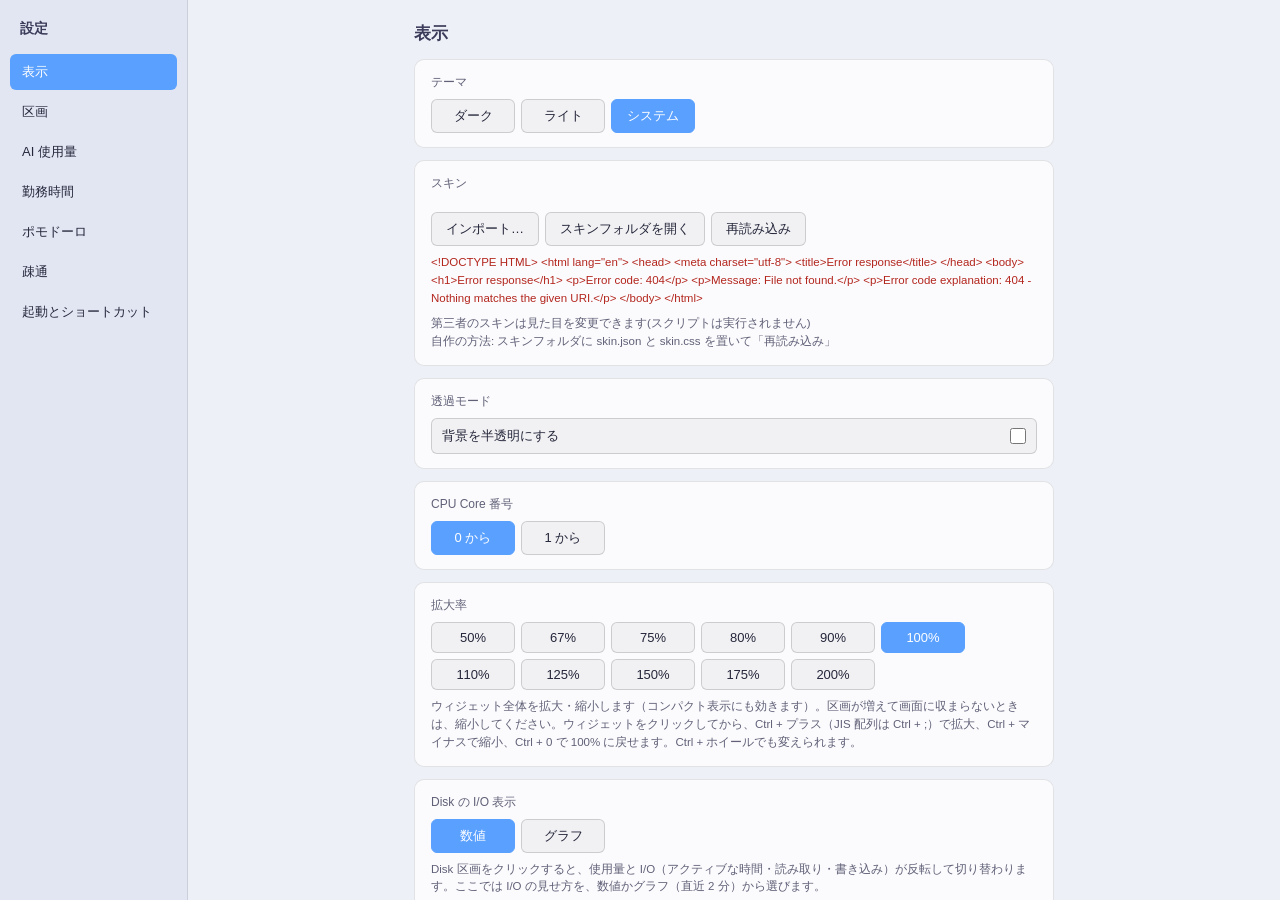
==== commit e054ea8c: "Ping 監視を見直す（RTT 警告のキー名・区画名「疎通」・間隔とロスの表示） - RTT 超過の警告が画面に出ない不具合を直す（isWarnRtt → isWarnRTT）。   ui/index" ====
--- a/ui/settings.html
+++ b/ui/settings.html
@@ -140,7 +140,7 @@
         <button class="nav-item" data-panel="ai">AI 使用量</button>
         <button class="nav-item" data-panel="work">勤務時間</button>
         <button class="nav-item" data-panel="pomodoro">ポモドーロ</button>
-        <button class="nav-item" data-panel="ping">Ping 監視</button>
+        <button class="nav-item" data-panel="ping">疎通</button>
         <button class="nav-item" data-panel="system">起動とショートカット</button>
     </nav>
     <main>
@@ -343,9 +343,9 @@
         </section>
 
         <section class="panel" id="panel-ping">
-            <h2>Ping 監視</h2>
-            <div class="card">
-                <label class="toggle"><span>Ping 監視を表示する<span class="sub-text">「区画」の一覧のチェックと同じ設定です。OFF の間は、Ping の定期送信も完全に停止します。</span></span><input type="checkbox" id="optPingVisible"></label>
+            <h2>疎通</h2>
+            <div class="card">
+                <label class="toggle"><span>疎通の区画を表示する<span class="sub-text">Ping 監視の ON / OFF です。「区画」の一覧のチェックと同じ設定です。OFF の間は、Ping の定期送信も完全に停止します。</span></span><input type="checkbox" id="optPingVisible"></label>
             </div>
             <div class="card" id="pingCard">
                 <span class="label">監視先ホスト（最大 5 件）</span>
@@ -355,12 +355,12 @@
                     <button class="opt" type="button" id="btnSavePingTargets" style="background: var(--accent); border-color: var(--accent); color: #fff;">保存</button>
                     <span id="pingSaveMsg" style="font-size: 11.5px; color: var(--ok-fg); display: none;">✓ 保存しました</span>
                 </div>
-                <p class="hint">監視先には FQDN（例: google.com）または IP アドレス（例: 8.8.8.8、192.168.1.1）を指定します。パケロス閾値または RTT 閾値を超えた場合に、ウィジェット上で赤文字表示になり、ポップアップ通知が出ます。</p>
+                <p class="hint">監視先には FQDN（例: google.com）または IP アドレス（例: 8.8.8.8、192.168.1.1）を指定します。パケロス閾値または RTT 閾値を超えた場合に、ウィジェット上で赤文字表示になり、ポップアップ通知が出ます。ロスは直近 20 回のうちの失敗回数（例: 2/20）で表示し、2 回以上落ちていて率が閾値以上のときに警告します（20 回分そろっていれば 1 回 = 5%）。名前解決に失敗したホストはロスに数えず、「解決失敗」と表示します。</p>
             </div>
             <div class="card">
                 <span class="label">通知と動作設定</span>
                 <label class="toggle"><span>閾値超過時にポップアップ通知を出す<span class="sub-text">同一ホストの連続通知は 5 分間抑止（クールダウン）します。</span></span><input type="checkbox" id="optPingNotify"></label>
-                <label class="toggle"><span>測定間隔<span class="sub-text">短くすると即時性が上がりますが、通信頻度が増えます。</span></span><span class="nowrap"><input class="num" type="number" min="1" max="60" step="1" id="optPingInterval"> 秒</span></label>
+                <label class="toggle"><span>測定間隔<span class="sub-text">1〜10 秒。ロスは直近 20 回で見るので、2 秒なら約 40 秒、10 秒なら約 200 秒分です。短くすると即時性が上がりますが、通信頻度が増えます。変えると、それまでの測定結果は捨てて測り直します。</span></span><span class="nowrap"><input class="num" type="number" min="1" max="10" step="1" id="optPingInterval"> 秒</span></label>
             </div>
         </section>
 
@@ -398,7 +398,7 @@
             hidden: {}, order: ['cpu', 'memory', 'disk', 'gpu', 'npu', 'network', 'ai', 'work', 'pomodoro', 'ping'], workTimer: null, pomodoro: null, ping: null };
         const ai = { settings: null, usage: null };
         let shortcuts = null;
-        const sectionLabels = { cpu: 'CPU', memory: 'メモリ', disk: 'Disk', gpu: 'GPU', npu: 'NPU', network: 'Wi-Fi / Ethernet', ai: 'AI 使用量', work: '勤務時間', pomodoro: 'ポモドーロ', ping: 'Ping 監視' };
+        const sectionLabels = { cpu: 'CPU', memory: 'メモリ', disk: 'Disk', gpu: 'GPU', npu: 'NPU', network: 'Wi-Fi / Ethernet', ai: 'AI 使用量', work: '勤務時間', pomodoro: 'ポモドーロ', ping: '疎通' };
 
         // こちらで設定を変える操作の最初に呼ぶ。読み込み中の古い結果を捨てるための版番号（reloadAll）。
         let rev = 0;
@@ -647,7 +647,7 @@
             settings.hidden[n] = !visible;
             if (n === 'work') $('optWorkVisible').checked = visible;   // 「勤務時間」タブのチェックと同じ設定
             if (n === 'pomodoro') $('optPomoVisible').checked = visible;   // 「ポモドーロ」タブのチェックと同じ設定
-            if (n === 'ping') $('optPingVisible').checked = visible;   // 「Ping 監視」タブのチェックと同じ設定
+            if (n === 'ping') $('optPingVisible').checked = visible;   // 「疎通」タブのチェックと同じ設定
             apiFetch('/api/setoption?key=hide.' + n + '&value=' + (settings.hidden[n] ? 'true' : 'false'))
                 .then(changed).catch(function(){});
         }
@@ -913,7 +913,12 @@
 
         $('optPingVisible').addEventListener('change', function(){ setSectionVisible('ping', this.checked); renderOrderList(); });
         $('optPingNotify').addEventListener('change', function(){ setPingOption('pingNotify', this.checked ? 'true' : 'false'); });
-        $('optPingInterval').addEventListener('change', function(){ setPingOption('pingInterval', String(Math.round(Number(this.value) || 2))); });
+        $('optPingInterval').addEventListener('change', function(){
+            // max を付けても手入力は通るので、1〜10 秒に丸めて入力欄にも書き戻す
+            const sec = Math.max(1, Math.min(10, Math.round(Number(this.value)) || 2));
+            this.value = sec;
+            setPingOption('pingInterval', String(sec));
+        });
         $('btnSavePingTargets').addEventListener('click', function(){ savePingTargets(); });
         $('btnAddPingTarget').addEventListener('click', function(){
             if (!settings.ping) settings.ping = { targets: [] };
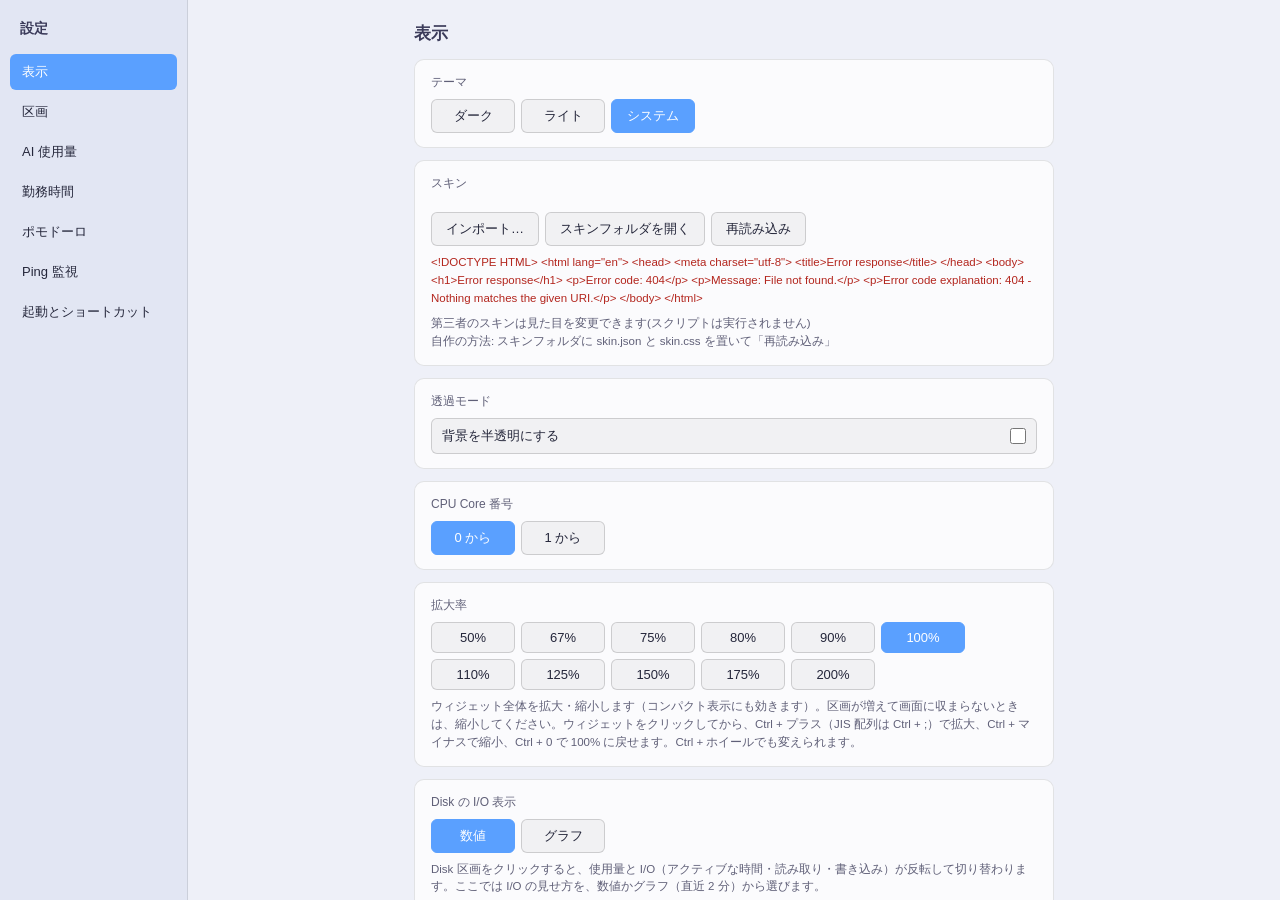
==== commit b17a57bb: "IME 自動復旧の ON/OFF を設定画面に追加し、復旧処理の指摘事項を直す - ime.StopWatcher を追加し、実行中に監視を起動・停止できるようにする - /api/setoption" ====
--- a/ui/settings.html
+++ b/ui/settings.html
@@ -79,6 +79,8 @@
         .skin-badge { display: inline-block; margin-left: 6px; padding: 1px 5px; border: 1px solid var(--input-border); border-radius: 4px; font-size: 10px; font-weight: normal; color: var(--muted-color); }
         .skin-action { margin-top: 5px; width: 100%; }
         .skin-tools { margin-top: 12px; }
+        .log-tools { margin-top: 10px; }
+        #imeLogStatus:empty { display: none; }
         #skinCard button:disabled { opacity: .5; cursor: wait; }
         #skinCard button:focus-visible { outline: 2px solid var(--accent); outline-offset: 2px; }
         #skinConfirm { flex-wrap: wrap; }
@@ -140,7 +142,7 @@
         <button class="nav-item" data-panel="ai">AI 使用量</button>
         <button class="nav-item" data-panel="work">勤務時間</button>
         <button class="nav-item" data-panel="pomodoro">ポモドーロ</button>
-        <button class="nav-item" data-panel="ping">疎通</button>
+        <button class="nav-item" data-panel="ping">Ping 監視</button>
         <button class="nav-item" data-panel="system">起動とショートカット</button>
     </nav>
     <main>
@@ -343,9 +345,9 @@
         </section>
 
         <section class="panel" id="panel-ping">
-            <h2>疎通</h2>
-            <div class="card">
-                <label class="toggle"><span>疎通の区画を表示する<span class="sub-text">Ping 監視の ON / OFF です。「区画」の一覧のチェックと同じ設定です。OFF の間は、Ping の定期送信も完全に停止します。</span></span><input type="checkbox" id="optPingVisible"></label>
+            <h2>Ping 監視</h2>
+            <div class="card">
+                <label class="toggle"><span>Ping 監視を表示する<span class="sub-text">「区画」の一覧のチェックと同じ設定です。OFF の間は、Ping の定期送信も完全に停止します。</span></span><input type="checkbox" id="optPingVisible"></label>
             </div>
             <div class="card" id="pingCard">
                 <span class="label">監視先ホスト（最大 5 件）</span>
@@ -355,12 +357,12 @@
                     <button class="opt" type="button" id="btnSavePingTargets" style="background: var(--accent); border-color: var(--accent); color: #fff;">保存</button>
                     <span id="pingSaveMsg" style="font-size: 11.5px; color: var(--ok-fg); display: none;">✓ 保存しました</span>
                 </div>
-                <p class="hint">監視先には FQDN（例: google.com）または IP アドレス（例: 8.8.8.8、192.168.1.1）を指定します。パケロス閾値または RTT 閾値を超えた場合に、ウィジェット上で赤文字表示になり、ポップアップ通知が出ます。ロスは直近 20 回のうちの失敗回数（例: 2/20）で表示し、2 回以上落ちていて率が閾値以上のときに警告します（20 回分そろっていれば 1 回 = 5%）。名前解決に失敗したホストはロスに数えず、「解決失敗」と表示します。</p>
+                <p class="hint">監視先には FQDN（例: google.com）または IP アドレス（例: 8.8.8.8、192.168.1.1）を指定します。パケロス閾値または RTT 閾値を超えた場合に、ウィジェット上で赤文字表示になり、ポップアップ通知が出ます。</p>
             </div>
             <div class="card">
                 <span class="label">通知と動作設定</span>
                 <label class="toggle"><span>閾値超過時にポップアップ通知を出す<span class="sub-text">同一ホストの連続通知は 5 分間抑止（クールダウン）します。</span></span><input type="checkbox" id="optPingNotify"></label>
-                <label class="toggle"><span>測定間隔<span class="sub-text">1〜10 秒。ロスは直近 20 回で見るので、2 秒なら約 40 秒、10 秒なら約 200 秒分です。短くすると即時性が上がりますが、通信頻度が増えます。変えると、それまでの測定結果は捨てて測り直します。</span></span><span class="nowrap"><input class="num" type="number" min="1" max="10" step="1" id="optPingInterval"> 秒</span></label>
+                <label class="toggle"><span>測定間隔<span class="sub-text">短くすると即時性が上がりますが、通信頻度が増えます。</span></span><span class="nowrap"><input class="num" type="number" min="1" max="60" step="1" id="optPingInterval"> 秒</span></label>
             </div>
         </section>
 
@@ -381,6 +383,15 @@
                 <div class="path" id="scExe">---</div>
                 <p class="hint">チェックを入れるとショートカット（system-widget.lnk）を保存し、外すと削除します。リンク先が今動いているアプリと違うときは警告を出します（自動では書き換えません）。チェックを入れ直すと、リンク先が今のアプリに更新されます。</p>
                 <div class="note err" id="scError" hidden></div>
+            </div>
+            <div class="card">
+                <span class="label">IME の自動復旧</span>
+                <label class="toggle"><span>IME の変換ウィンドウが画面左上に張り付いたら自動で直す</span><input type="checkbox" id="optImeWatch"></label>
+                <p class="hint">MS-IME の変換ウィンドウが画面の左上に張り付く不具合を見張り、見つけたら IME の状態を戻して直します（既定は ON）。切り替えるとすぐに監視を開始・停止します。復旧の記録は app.log に残ります。</p>
+                <div class="opts log-tools">
+                    <button class="opt" type="button" id="imeOpenLog">app.log を開く</button>
+                </div>
+                <p class="hint" id="imeLogStatus" role="status" aria-live="polite"></p>
             </div>
         </section>
     </main>
@@ -394,11 +405,11 @@
         }
         const $ = function(id){ return document.getElementById(id); };
 
-        const settings = { theme: 'system', skin: 'default', transparent: false, powerMode: false, coreBase: 0, trayDisplay: 'icon', diskIoView: 'number', zoom: 100,
+        const settings = { theme: 'system', skin: 'default', transparent: false, powerMode: false, imeWatch: true, coreBase: 0, trayDisplay: 'icon', diskIoView: 'number', zoom: 100,
             hidden: {}, order: ['cpu', 'memory', 'disk', 'gpu', 'npu', 'network', 'ai', 'work', 'pomodoro', 'ping'], workTimer: null, pomodoro: null, ping: null };
         const ai = { settings: null, usage: null };
         let shortcuts = null;
-        const sectionLabels = { cpu: 'CPU', memory: 'メモリ', disk: 'Disk', gpu: 'GPU', npu: 'NPU', network: 'Wi-Fi / Ethernet', ai: 'AI 使用量', work: '勤務時間', pomodoro: 'ポモドーロ', ping: '疎通' };
+        const sectionLabels = { cpu: 'CPU', memory: 'メモリ', disk: 'Disk', gpu: 'GPU', npu: 'NPU', network: 'Wi-Fi / Ethernet', ai: 'AI 使用量', work: '勤務時間', pomodoro: 'ポモドーロ', ping: 'Ping 監視' };
 
         // こちらで設定を変える操作の最初に呼ぶ。読み込み中の古い結果を捨てるための版番号（reloadAll）。
         let rev = 0;
@@ -429,6 +440,7 @@
             });
             $('optTransparent').checked = !!settings.transparent;
             $('optPowerMode').checked = !!settings.powerMode;
+            $('optImeWatch').checked = !!settings.imeWatch;
             renderOrderList();
             renderWork();
             renderPomo();
@@ -647,7 +659,7 @@
             settings.hidden[n] = !visible;
             if (n === 'work') $('optWorkVisible').checked = visible;   // 「勤務時間」タブのチェックと同じ設定
             if (n === 'pomodoro') $('optPomoVisible').checked = visible;   // 「ポモドーロ」タブのチェックと同じ設定
-            if (n === 'ping') $('optPingVisible').checked = visible;   // 「疎通」タブのチェックと同じ設定
+            if (n === 'ping') $('optPingVisible').checked = visible;   // 「Ping 監視」タブのチェックと同じ設定
             apiFetch('/api/setoption?key=hide.' + n + '&value=' + (settings.hidden[n] ? 'true' : 'false'))
                 .then(changed).catch(function(){});
         }
@@ -690,6 +702,27 @@
             touch();
             settings.powerMode = this.checked;
             apiFetch('/api/setoption?key=powerMode&value=' + (settings.powerMode ? 'true' : 'false')).then(changed).catch(function(){});
+        });
+        $('optImeWatch').addEventListener('change', function(){
+            touch();
+            settings.imeWatch = this.checked;
+            apiFetch('/api/setoption?key=imeWatch&value=' + (settings.imeWatch ? 'true' : 'false')).then(changed).catch(function(){});
+        });
+        // app.log を既定のアプリで開く（開くファイルはサーバー側で決まっている）
+        $('imeOpenLog').addEventListener('click', async function(){
+            const btn = this, status = $('imeLogStatus');
+            btn.disabled = true;
+            status.textContent = ''; status.style.color = '';
+            try {
+                const r = await apiFetch('/api/applog/open', { method: 'POST' });
+                if (!r.ok) throw new Error((await r.text()).trim() || 'app.log を開けません');
+                status.textContent = 'app.log を開きました';
+            } catch (e) {
+                status.textContent = e.message || 'app.log を開けません';
+                status.style.color = 'var(--danger-fg)';
+            } finally {
+                btn.disabled = false;
+            }
         });
 
         // ---------- 勤務時間タイマー ----------
@@ -913,12 +946,7 @@
 
         $('optPingVisible').addEventListener('change', function(){ setSectionVisible('ping', this.checked); renderOrderList(); });
         $('optPingNotify').addEventListener('change', function(){ setPingOption('pingNotify', this.checked ? 'true' : 'false'); });
-        $('optPingInterval').addEventListener('change', function(){
-            // max を付けても手入力は通るので、1〜10 秒に丸めて入力欄にも書き戻す
-            const sec = Math.max(1, Math.min(10, Math.round(Number(this.value)) || 2));
-            this.value = sec;
-            setPingOption('pingInterval', String(sec));
-        });
+        $('optPingInterval').addEventListener('change', function(){ setPingOption('pingInterval', String(Math.round(Number(this.value) || 2))); });
         $('btnSavePingTargets').addEventListener('click', function(){ savePingTargets(); });
         $('btnAddPingTarget').addEventListener('click', function(){
             if (!settings.ping) settings.ping = { targets: [] };
@@ -1101,6 +1129,7 @@
             settings.skin = s.skin || 'default';
             if (typeof s.transparent === 'boolean') settings.transparent = s.transparent;
             if (typeof s.powerMode === 'boolean') settings.powerMode = s.powerMode;
+            if (typeof s.imeWatch === 'boolean') settings.imeWatch = s.imeWatch;
             if (typeof s.coreBase === 'number') settings.coreBase = s.coreBase;
             if (s.trayDisplay) settings.trayDisplay = s.trayDisplay;
             if (s.diskIoView) settings.diskIoView = s.diskIoView;
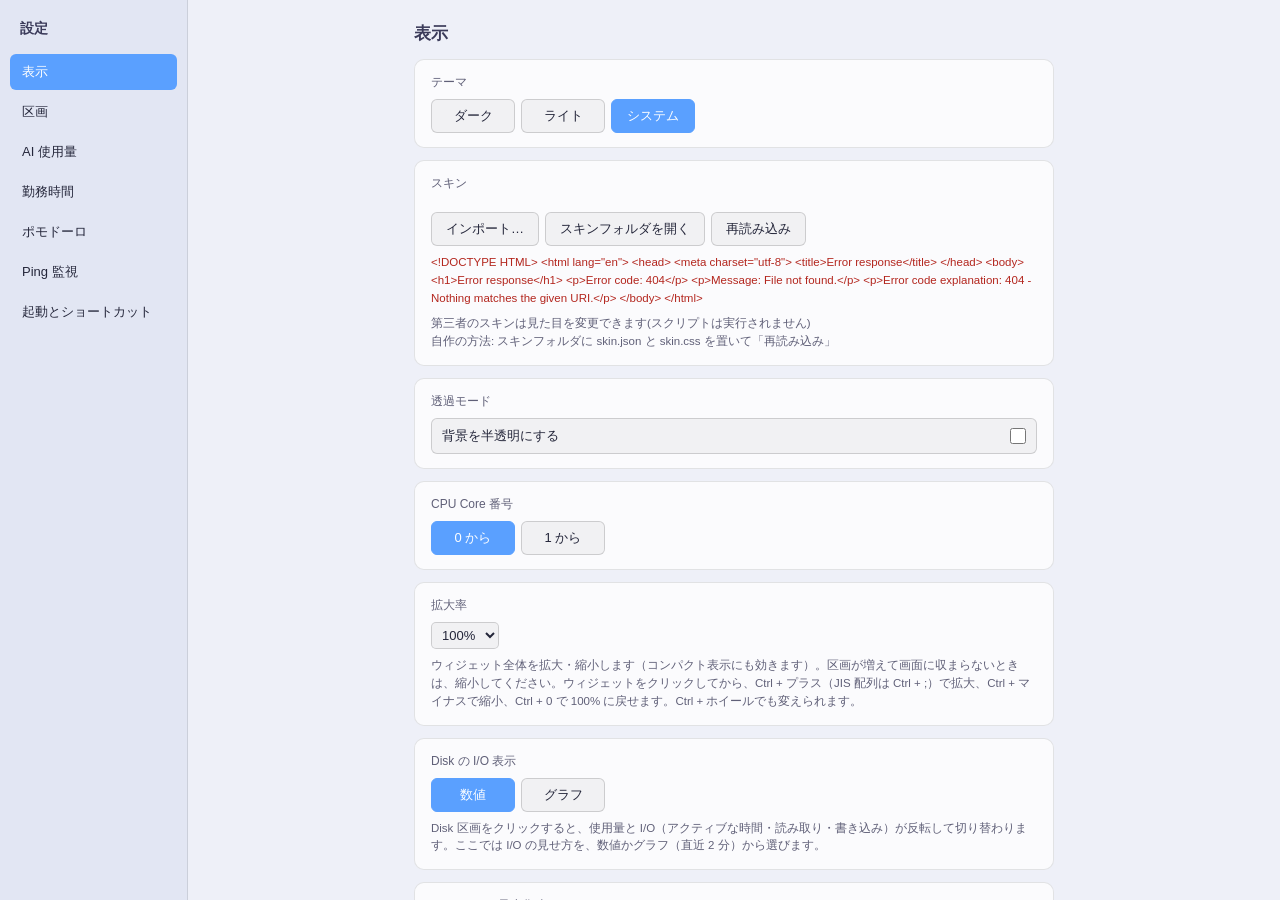
==== commit 5671b813: "設定の「拡大率」をドロップダウンに変える - 11 個のボタンを select#optZoom に置き換える。保存は従来どおり /api/setoption?key=zoom - select.num" ====
--- a/ui/settings.html
+++ b/ui/settings.html
@@ -79,8 +79,6 @@
         .skin-badge { display: inline-block; margin-left: 6px; padding: 1px 5px; border: 1px solid var(--input-border); border-radius: 4px; font-size: 10px; font-weight: normal; color: var(--muted-color); }
         .skin-action { margin-top: 5px; width: 100%; }
         .skin-tools { margin-top: 12px; }
-        .log-tools { margin-top: 10px; }
-        #imeLogStatus:empty { display: none; }
         #skinCard button:disabled { opacity: .5; cursor: wait; }
         #skinCard button:focus-visible { outline: 2px solid var(--accent); outline-offset: 2px; }
         #skinConfirm { flex-wrap: wrap; }
@@ -110,6 +108,10 @@
         .num { width: 80px; background: var(--input-bg); border: 1px solid var(--input-border); border-radius: 5px; color: var(--text-color); font: inherit; padding: 4px 6px; text-align: right; }
         .nowrap { white-space: nowrap; }
         select.num { width: auto; text-align: left; }
+        /* 一覧（ポップアップ）の色を明示する。select の背景は半透明なので、一覧の背景が何になるかは任せずに不透明な色を付ける */
+        select.num { color-scheme: dark; }
+        body.theme-light select.num { color-scheme: light; }
+        select.num option { background: var(--bg); color: var(--text-color); }
         textarea.targets { width: 100%; min-height: 84px; margin-top: 6px; background: var(--input-bg); border: 1px solid var(--input-border); border-radius: 5px; color: var(--text-color); font: 12px Consolas, monospace; padding: 6px 8px; resize: vertical; user-select: text; }
         input[type=time].num { width: 104px; text-align: left; color-scheme: dark; }
         body.theme-light input[type=time].num { color-scheme: light; }
@@ -190,19 +192,7 @@
             </div>
             <div class="card">
                 <span class="label">拡大率</span>
-                <div class="opts" data-group="zoom">
-                    <button class="opt" data-value="50">50%</button>
-                    <button class="opt" data-value="67">67%</button>
-                    <button class="opt" data-value="75">75%</button>
-                    <button class="opt" data-value="80">80%</button>
-                    <button class="opt" data-value="90">90%</button>
-                    <button class="opt" data-value="100">100%</button>
-                    <button class="opt" data-value="110">110%</button>
-                    <button class="opt" data-value="125">125%</button>
-                    <button class="opt" data-value="150">150%</button>
-                    <button class="opt" data-value="175">175%</button>
-                    <button class="opt" data-value="200">200%</button>
-                </div>
+                <select class="num" id="optZoom" aria-label="拡大率"><option value="50">50%</option><option value="67">67%</option><option value="75">75%</option><option value="80">80%</option><option value="90">90%</option><option value="100">100%</option><option value="110">110%</option><option value="125">125%</option><option value="150">150%</option><option value="175">175%</option><option value="200">200%</option></select>
                 <p class="hint">ウィジェット全体を拡大・縮小します（コンパクト表示にも効きます）。区画が増えて画面に収まらないときは、縮小してください。ウィジェットをクリックしてから、Ctrl + プラス（JIS 配列は Ctrl + ;）で拡大、Ctrl + マイナスで縮小、Ctrl + 0 で 100% に戻せます。Ctrl + ホイールでも変えられます。</p>
             </div>
             <div class="card">
@@ -384,15 +374,6 @@
                 <p class="hint">チェックを入れるとショートカット（system-widget.lnk）を保存し、外すと削除します。リンク先が今動いているアプリと違うときは警告を出します（自動では書き換えません）。チェックを入れ直すと、リンク先が今のアプリに更新されます。</p>
                 <div class="note err" id="scError" hidden></div>
             </div>
-            <div class="card">
-                <span class="label">IME の自動復旧</span>
-                <label class="toggle"><span>IME の変換ウィンドウが画面左上に張り付いたら自動で直す</span><input type="checkbox" id="optImeWatch"></label>
-                <p class="hint">MS-IME の変換ウィンドウが画面の左上に張り付く不具合を見張り、見つけたら IME の状態を戻して直します（既定は ON）。切り替えるとすぐに監視を開始・停止します。復旧の記録は app.log に残ります。</p>
-                <div class="opts log-tools">
-                    <button class="opt" type="button" id="imeOpenLog">app.log を開く</button>
-                </div>
-                <p class="hint" id="imeLogStatus" role="status" aria-live="polite"></p>
-            </div>
         </section>
     </main>
 
@@ -405,7 +386,7 @@
         }
         const $ = function(id){ return document.getElementById(id); };
 
-        const settings = { theme: 'system', skin: 'default', transparent: false, powerMode: false, imeWatch: true, coreBase: 0, trayDisplay: 'icon', diskIoView: 'number', zoom: 100,
+        const settings = { theme: 'system', skin: 'default', transparent: false, powerMode: false, coreBase: 0, trayDisplay: 'icon', diskIoView: 'number', zoom: 100,
             hidden: {}, order: ['cpu', 'memory', 'disk', 'gpu', 'npu', 'network', 'ai', 'work', 'pomodoro', 'ping'], workTimer: null, pomodoro: null, ping: null };
         const ai = { settings: null, usage: null };
         let shortcuts = null;
@@ -438,9 +419,10 @@
                 const key = group.dataset.group;
                 group.querySelectorAll('.opt').forEach(function(b){ b.classList.toggle('active', String(settings[key]) === b.dataset.value); });
             });
+            // 拡大率。select はフォーカスが残るので、setIfIdle は使わず常に合わせる（ウィジェット側の Ctrl + ± に追従するため）
+            $('optZoom').value = String(settings.zoom);
             $('optTransparent').checked = !!settings.transparent;
             $('optPowerMode').checked = !!settings.powerMode;
-            $('optImeWatch').checked = !!settings.imeWatch;
             renderOrderList();
             renderWork();
             renderPomo();
@@ -682,16 +664,20 @@
                 if (!btn || btn.classList.contains('disabled')) return;
                 const val = btn.dataset.value;
                 touch();
-                settings[key] =(key === 'coreBase' || key === 'zoom') ? Number(val) : val;
+                settings[key] =(key === 'coreBase') ? Number(val) : val;
                 render();
                 let req = null;
                 if (key === 'theme') req = apiFetch('/api/setoption?key=theme&value=' + val);
                 else if (key === 'coreBase') req = apiFetch('/api/setoption?key=coreBase&value=' + val);
                 else if (key === 'diskIoView') req = apiFetch('/api/setoption?key=diskIoView&value=' + val);
-                else if (key === 'zoom') req = apiFetch('/api/setoption?key=zoom&value=' + val);
                 else if (key === 'trayDisplay') req = apiFetch('/api/traydisplay?mode=' + val);
                 if (req) req.then(changed).catch(function(){});
             });
+        });
+        $('optZoom').addEventListener('change', function(){
+            touch();
+            settings.zoom = Number(this.value);
+            apiFetch('/api/setoption?key=zoom&value=' + settings.zoom).then(changed).catch(function(){});
         });
         $('optTransparent').addEventListener('change', function(){
             touch();
@@ -702,27 +688,6 @@
             touch();
             settings.powerMode = this.checked;
             apiFetch('/api/setoption?key=powerMode&value=' + (settings.powerMode ? 'true' : 'false')).then(changed).catch(function(){});
-        });
-        $('optImeWatch').addEventListener('change', function(){
-            touch();
-            settings.imeWatch = this.checked;
-            apiFetch('/api/setoption?key=imeWatch&value=' + (settings.imeWatch ? 'true' : 'false')).then(changed).catch(function(){});
-        });
-        // app.log を既定のアプリで開く（開くファイルはサーバー側で決まっている）
-        $('imeOpenLog').addEventListener('click', async function(){
-            const btn = this, status = $('imeLogStatus');
-            btn.disabled = true;
-            status.textContent = ''; status.style.color = '';
-            try {
-                const r = await apiFetch('/api/applog/open', { method: 'POST' });
-                if (!r.ok) throw new Error((await r.text()).trim() || 'app.log を開けません');
-                status.textContent = 'app.log を開きました';
-            } catch (e) {
-                status.textContent = e.message || 'app.log を開けません';
-                status.style.color = 'var(--danger-fg)';
-            } finally {
-                btn.disabled = false;
-            }
         });
 
         // ---------- 勤務時間タイマー ----------
@@ -1129,7 +1094,6 @@
             settings.skin = s.skin || 'default';
             if (typeof s.transparent === 'boolean') settings.transparent = s.transparent;
             if (typeof s.powerMode === 'boolean') settings.powerMode = s.powerMode;
-            if (typeof s.imeWatch === 'boolean') settings.imeWatch = s.imeWatch;
             if (typeof s.coreBase === 'number') settings.coreBase = s.coreBase;
             if (s.trayDisplay) settings.trayDisplay = s.trayDisplay;
             if (s.diskIoView) settings.diskIoView = s.diskIoView;
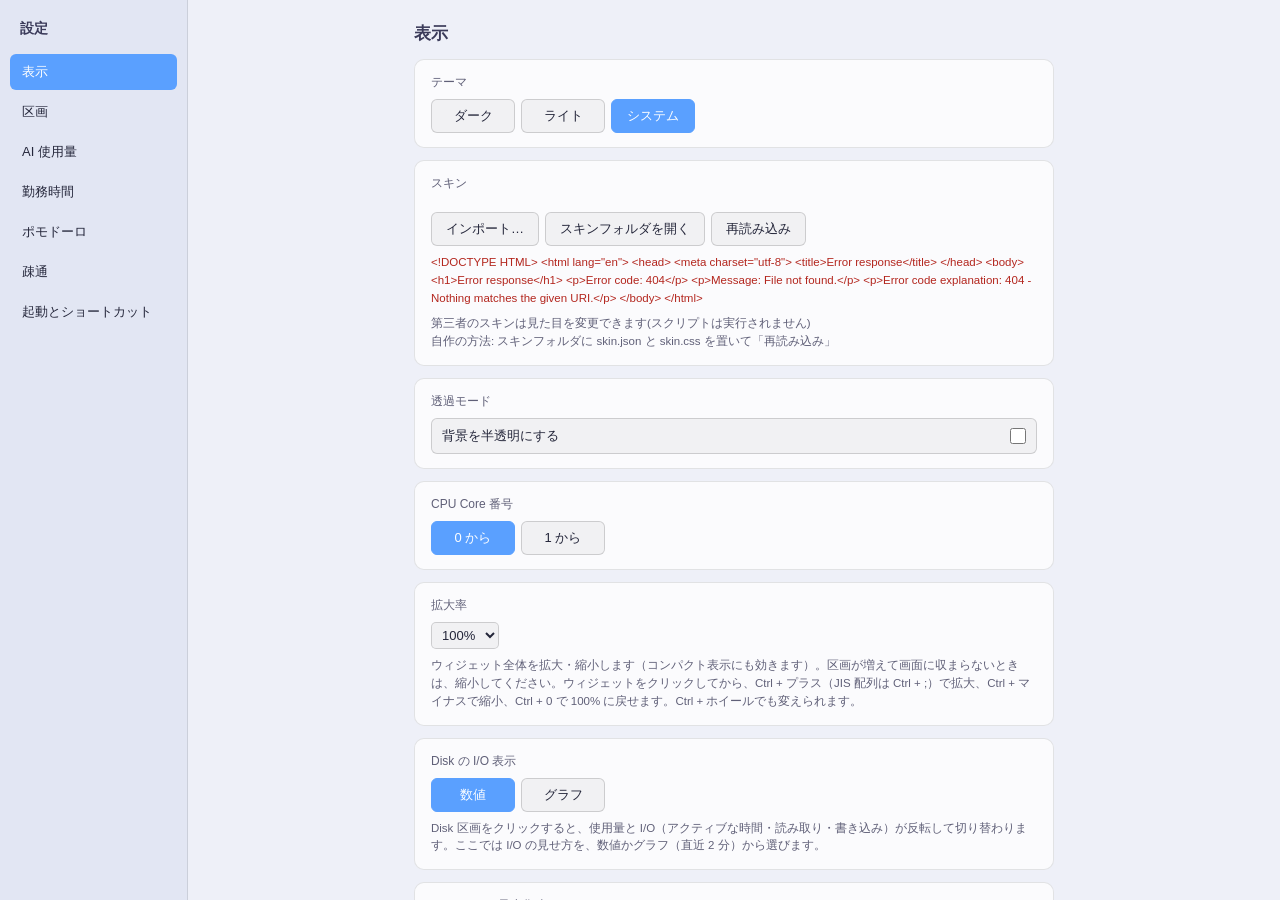
==== commit 4025dac7: "Merge pull request #59 from ShuheiKonno/ShuheiKonno/Ping監視 Ping 監視を見直す（RTT 警告のキー名・区画名「疎通」・間隔とロスの表示）" ====
--- a/ui/settings.html
+++ b/ui/settings.html
@@ -144,7 +144,7 @@
         <button class="nav-item" data-panel="ai">AI 使用量</button>
         <button class="nav-item" data-panel="work">勤務時間</button>
         <button class="nav-item" data-panel="pomodoro">ポモドーロ</button>
-        <button class="nav-item" data-panel="ping">Ping 監視</button>
+        <button class="nav-item" data-panel="ping">疎通</button>
         <button class="nav-item" data-panel="system">起動とショートカット</button>
     </nav>
     <main>
@@ -335,9 +335,9 @@
         </section>
 
         <section class="panel" id="panel-ping">
-            <h2>Ping 監視</h2>
-            <div class="card">
-                <label class="toggle"><span>Ping 監視を表示する<span class="sub-text">「区画」の一覧のチェックと同じ設定です。OFF の間は、Ping の定期送信も完全に停止します。</span></span><input type="checkbox" id="optPingVisible"></label>
+            <h2>疎通</h2>
+            <div class="card">
+                <label class="toggle"><span>疎通の区画を表示する<span class="sub-text">Ping 監視の ON / OFF です。「区画」の一覧のチェックと同じ設定です。OFF の間は、Ping の定期送信も完全に停止します。</span></span><input type="checkbox" id="optPingVisible"></label>
             </div>
             <div class="card" id="pingCard">
                 <span class="label">監視先ホスト（最大 5 件）</span>
@@ -347,12 +347,12 @@
                     <button class="opt" type="button" id="btnSavePingTargets" style="background: var(--accent); border-color: var(--accent); color: #fff;">保存</button>
                     <span id="pingSaveMsg" style="font-size: 11.5px; color: var(--ok-fg); display: none;">✓ 保存しました</span>
                 </div>
-                <p class="hint">監視先には FQDN（例: google.com）または IP アドレス（例: 8.8.8.8、192.168.1.1）を指定します。パケロス閾値または RTT 閾値を超えた場合に、ウィジェット上で赤文字表示になり、ポップアップ通知が出ます。</p>
+                <p class="hint">監視先には FQDN（例: google.com）または IP アドレス（例: 8.8.8.8、192.168.1.1）を指定します。パケロス閾値または RTT 閾値を超えた場合に、ウィジェット上で赤文字表示になり、ポップアップ通知が出ます。ロスは直近 20 回のうちの失敗回数（例: 2/20）で表示し、2 回以上落ちていて率が閾値以上のときに警告します（20 回分そろっていれば 1 回 = 5%）。名前解決に失敗したホストはロスに数えず、「解決失敗」と表示します。</p>
             </div>
             <div class="card">
                 <span class="label">通知と動作設定</span>
                 <label class="toggle"><span>閾値超過時にポップアップ通知を出す<span class="sub-text">同一ホストの連続通知は 5 分間抑止（クールダウン）します。</span></span><input type="checkbox" id="optPingNotify"></label>
-                <label class="toggle"><span>測定間隔<span class="sub-text">短くすると即時性が上がりますが、通信頻度が増えます。</span></span><span class="nowrap"><input class="num" type="number" min="1" max="60" step="1" id="optPingInterval"> 秒</span></label>
+                <label class="toggle"><span>測定間隔<span class="sub-text">1〜10 秒。ロスは直近 20 回で見るので、2 秒なら約 40 秒、10 秒なら約 200 秒分です。短くすると即時性が上がりますが、通信頻度が増えます。変えると、それまでの測定結果は捨てて測り直します。</span></span><span class="nowrap"><input class="num" type="number" min="1" max="10" step="1" id="optPingInterval"> 秒</span></label>
             </div>
         </section>
 
@@ -390,7 +390,7 @@
             hidden: {}, order: ['cpu', 'memory', 'disk', 'gpu', 'npu', 'network', 'ai', 'work', 'pomodoro', 'ping'], workTimer: null, pomodoro: null, ping: null };
         const ai = { settings: null, usage: null };
         let shortcuts = null;
-        const sectionLabels = { cpu: 'CPU', memory: 'メモリ', disk: 'Disk', gpu: 'GPU', npu: 'NPU', network: 'Wi-Fi / Ethernet', ai: 'AI 使用量', work: '勤務時間', pomodoro: 'ポモドーロ', ping: 'Ping 監視' };
+        const sectionLabels = { cpu: 'CPU', memory: 'メモリ', disk: 'Disk', gpu: 'GPU', npu: 'NPU', network: 'Wi-Fi / Ethernet', ai: 'AI 使用量', work: '勤務時間', pomodoro: 'ポモドーロ', ping: '疎通' };
 
         // こちらで設定を変える操作の最初に呼ぶ。読み込み中の古い結果を捨てるための版番号（reloadAll）。
         let rev = 0;
@@ -641,7 +641,7 @@
             settings.hidden[n] = !visible;
             if (n === 'work') $('optWorkVisible').checked = visible;   // 「勤務時間」タブのチェックと同じ設定
             if (n === 'pomodoro') $('optPomoVisible').checked = visible;   // 「ポモドーロ」タブのチェックと同じ設定
-            if (n === 'ping') $('optPingVisible').checked = visible;   // 「Ping 監視」タブのチェックと同じ設定
+            if (n === 'ping') $('optPingVisible').checked = visible;   // 「疎通」タブのチェックと同じ設定
             apiFetch('/api/setoption?key=hide.' + n + '&value=' + (settings.hidden[n] ? 'true' : 'false'))
                 .then(changed).catch(function(){});
         }
@@ -911,7 +911,12 @@
 
         $('optPingVisible').addEventListener('change', function(){ setSectionVisible('ping', this.checked); renderOrderList(); });
         $('optPingNotify').addEventListener('change', function(){ setPingOption('pingNotify', this.checked ? 'true' : 'false'); });
-        $('optPingInterval').addEventListener('change', function(){ setPingOption('pingInterval', String(Math.round(Number(this.value) || 2))); });
+        $('optPingInterval').addEventListener('change', function(){
+            // max を付けても手入力は通るので、1〜10 秒に丸めて入力欄にも書き戻す
+            const sec = Math.max(1, Math.min(10, Math.round(Number(this.value)) || 2));
+            this.value = sec;
+            setPingOption('pingInterval', String(sec));
+        });
         $('btnSavePingTargets').addEventListener('click', function(){ savePingTargets(); });
         $('btnAddPingTarget').addEventListener('click', function(){
             if (!settings.ping) settings.ping = { targets: [] };
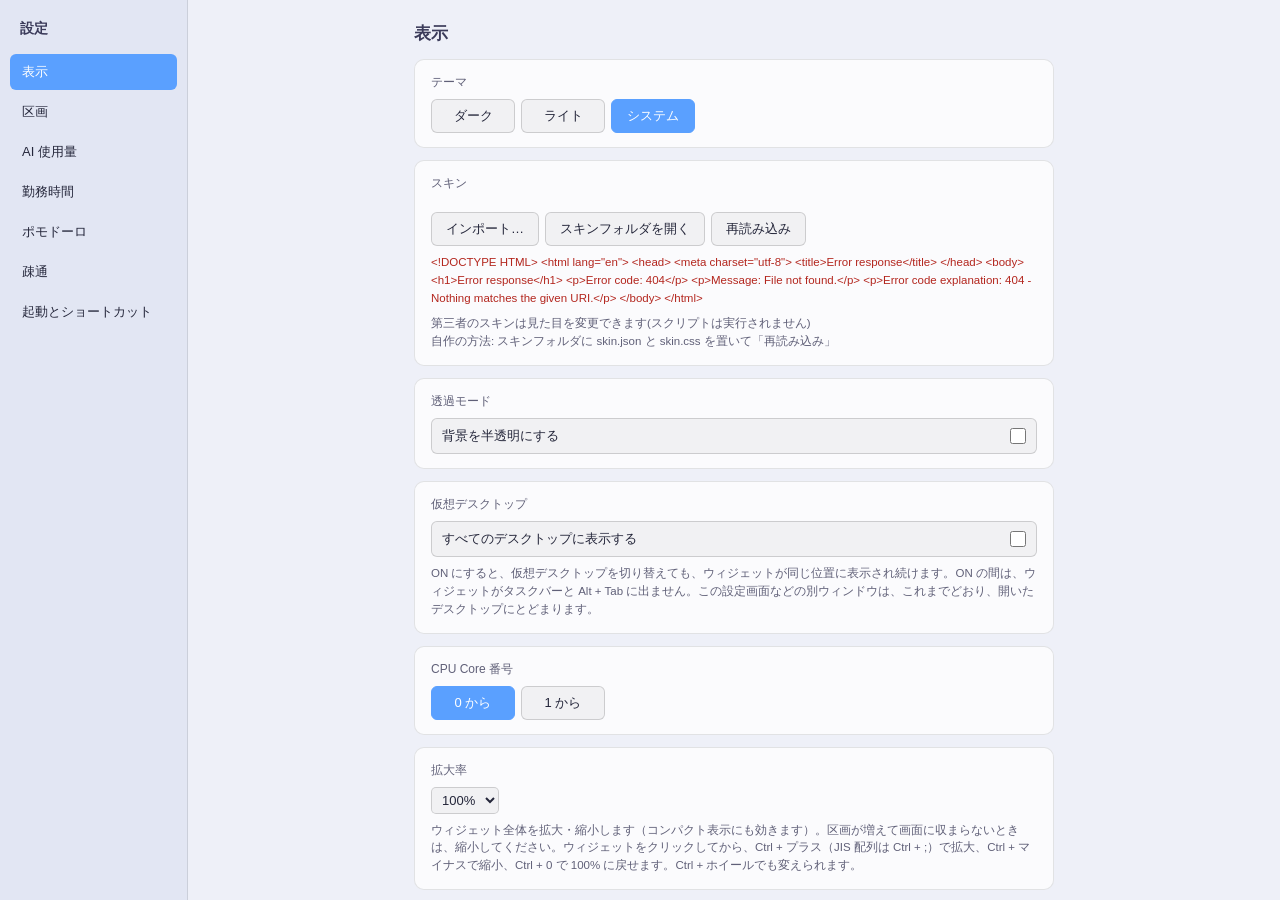
==== commit 132a0bd9: "Add setting to keep the widget on all virtual desktops Add an allDesktops option (default OFF) that " ====
--- a/ui/settings.html
+++ b/ui/settings.html
@@ -79,6 +79,8 @@
         .skin-badge { display: inline-block; margin-left: 6px; padding: 1px 5px; border: 1px solid var(--input-border); border-radius: 4px; font-size: 10px; font-weight: normal; color: var(--muted-color); }
         .skin-action { margin-top: 5px; width: 100%; }
         .skin-tools { margin-top: 12px; }
+        .log-tools { margin-top: 10px; }
+        #imeLogStatus:empty { display: none; }
         #skinCard button:disabled { opacity: .5; cursor: wait; }
         #skinCard button:focus-visible { outline: 2px solid var(--accent); outline-offset: 2px; }
         #skinConfirm { flex-wrap: wrap; }
@@ -182,6 +184,11 @@
             <div class="card">
                 <span class="label">透過モード</span>
                 <label class="toggle"><span>背景を半透明にする</span><input type="checkbox" id="optTransparent"></label>
+            </div>
+            <div class="card">
+                <span class="label">仮想デスクトップ</span>
+                <label class="toggle"><span>すべてのデスクトップに表示する</span><input type="checkbox" id="optAllDesktops"></label>
+                <p class="hint">ON にすると、仮想デスクトップを切り替えても、ウィジェットが同じ位置に表示され続けます。ON の間は、ウィジェットがタスクバーと Alt + Tab に出ません。この設定画面などの別ウィンドウは、これまでどおり、開いたデスクトップにとどまります。</p>
             </div>
             <div class="card">
                 <span class="label">CPU Core 番号</span>
@@ -358,21 +365,34 @@
 
         <section class="panel" id="panel-system">
             <h2>起動とショートカット</h2>
-            <div class="card">
+            <div class="card" id="scPackagedInfo" hidden>
+                <span class="label">起動設定</span>
+                <p class="hint">スタートメニューには自動で登録されます。Windows 起動時の自動起動は、Windows の「設定」→「アプリ」→「スタートアップ」で変更できます。</p>
+            </div>
+            <div class="card" id="scStartMenuCard">
                 <span class="label">スタートメニュー</span>
                 <label class="toggle"><span>スタートメニューにショートカットを登録する<span class="sub-text" id="scStartMenuState"></span></span><input type="checkbox" id="optScStartMenu"></label>
                 <div class="note warn" id="scStartMenuWarn" hidden><span class="warn-text"></span><button class="quiet" type="button" data-sc-update="startmenu">今のアプリに更新</button></div>
             </div>
-            <div class="card">
+            <div class="card" id="scStartupCard">
                 <span class="label">スタートアップ</span>
                 <label class="toggle"><span>Windows の起動時に自動で起動する<span class="sub-text" id="scStartupState"></span></span><input type="checkbox" id="optScStartup"></label>
                 <div class="note warn" id="scStartupWarn" hidden><span class="warn-text"></span><button class="quiet" type="button" data-sc-update="startup">今のアプリに更新</button></div>
             </div>
-            <div class="card">
+            <div class="card" id="scLinkCard">
                 <span class="label">登録されるリンク先（今動いているアプリ）</span>
                 <div class="path" id="scExe">---</div>
                 <p class="hint">チェックを入れるとショートカット（system-widget.lnk）を保存し、外すと削除します。リンク先が今動いているアプリと違うときは警告を出します（自動では書き換えません）。チェックを入れ直すと、リンク先が今のアプリに更新されます。</p>
                 <div class="note err" id="scError" hidden></div>
+            </div>
+            <div class="card">
+                <span class="label">IME の自動復旧</span>
+                <label class="toggle"><span>IME の変換ウィンドウが画面左上に張り付いたら自動で直す</span><input type="checkbox" id="optImeWatch"></label>
+                <p class="hint">MS-IME の変換ウィンドウが画面の左上に張り付く不具合を見張り、見つけたら IME の状態を戻して直します（既定は ON）。切り替えるとすぐに監視を開始・停止します。復旧の記録は app.log に残ります。</p>
+                <div class="opts log-tools">
+                    <button class="opt" type="button" id="imeOpenLog">app.log を開く</button>
+                </div>
+                <p class="hint" id="imeLogStatus" role="status" aria-live="polite"></p>
             </div>
         </section>
     </main>
@@ -386,7 +406,7 @@
         }
         const $ = function(id){ return document.getElementById(id); };
 
-        const settings = { theme: 'system', skin: 'default', transparent: false, powerMode: false, coreBase: 0, trayDisplay: 'icon', diskIoView: 'number', zoom: 100,
+        const settings = { theme: 'system', skin: 'default', transparent: false, powerMode: false, allDesktops: false, imeWatch: true, coreBase: 0, trayDisplay: 'icon', diskIoView: 'number', zoom: 100,
             hidden: {}, order: ['cpu', 'memory', 'disk', 'gpu', 'npu', 'network', 'ai', 'work', 'pomodoro', 'ping'], workTimer: null, pomodoro: null, ping: null };
         const ai = { settings: null, usage: null };
         let shortcuts = null;
@@ -423,6 +443,8 @@
             $('optZoom').value = String(settings.zoom);
             $('optTransparent').checked = !!settings.transparent;
             $('optPowerMode').checked = !!settings.powerMode;
+            $('optAllDesktops').checked = !!settings.allDesktops;
+            $('optImeWatch').checked = !!settings.imeWatch;
             renderOrderList();
             renderWork();
             renderPomo();
@@ -689,6 +711,32 @@
             settings.powerMode = this.checked;
             apiFetch('/api/setoption?key=powerMode&value=' + (settings.powerMode ? 'true' : 'false')).then(changed).catch(function(){});
         });
+        $('optAllDesktops').addEventListener('change', function(){
+            touch();
+            settings.allDesktops = this.checked;
+            apiFetch('/api/setoption?key=allDesktops&value=' + (settings.allDesktops ? 'true' : 'false')).then(changed).catch(function(){});
+        });
+        $('optImeWatch').addEventListener('change', function(){
+            touch();
+            settings.imeWatch = this.checked;
+            apiFetch('/api/setoption?key=imeWatch&value=' + (settings.imeWatch ? 'true' : 'false')).then(changed).catch(function(){});
+        });
+        // app.log を既定のアプリで開く（開くファイルはサーバー側で決まっている）
+        $('imeOpenLog').addEventListener('click', async function(){
+            const btn = this, status = $('imeLogStatus');
+            btn.disabled = true;
+            status.textContent = ''; status.style.color = '';
+            try {
+                const r = await apiFetch('/api/applog/open', { method: 'POST' });
+                if (!r.ok) throw new Error((await r.text()).trim() || 'app.log を開けません');
+                status.textContent = 'app.log を開きました';
+            } catch (e) {
+                status.textContent = e.message || 'app.log を開けません';
+                status.style.color = 'var(--danger-fg)';
+            } finally {
+                btn.disabled = false;
+            }
+        });
 
         // ---------- 勤務時間タイマー ----------
         function clockText(min){ return String(Math.floor(min / 60)).padStart(2, '0') + ':' + String(min % 60).padStart(2, '0'); }
@@ -1035,6 +1083,10 @@
         }
         function renderShortcuts(){
             if (!shortcuts) return;
+            const packaged = !!shortcuts.packaged;
+            $('scPackagedInfo').hidden = !packaged;
+            ['scStartMenuCard', 'scStartupCard', 'scLinkCard'].forEach(function(id){ $(id).hidden = packaged; });
+            if (packaged) return;
             $('scExe').textContent = shortcuts.exe || '---';
             scKinds.forEach(function(k){
                 const st = shortcuts[k.field] || {};
@@ -1099,6 +1151,8 @@
             settings.skin = s.skin || 'default';
             if (typeof s.transparent === 'boolean') settings.transparent = s.transparent;
             if (typeof s.powerMode === 'boolean') settings.powerMode = s.powerMode;
+            if (typeof s.allDesktops === 'boolean') settings.allDesktops = s.allDesktops;
+            if (typeof s.imeWatch === 'boolean') settings.imeWatch = s.imeWatch;
             if (typeof s.coreBase === 'number') settings.coreBase = s.coreBase;
             if (s.trayDisplay) settings.trayDisplay = s.trayDisplay;
             if (s.diskIoView) settings.diskIoView = s.diskIoView;
